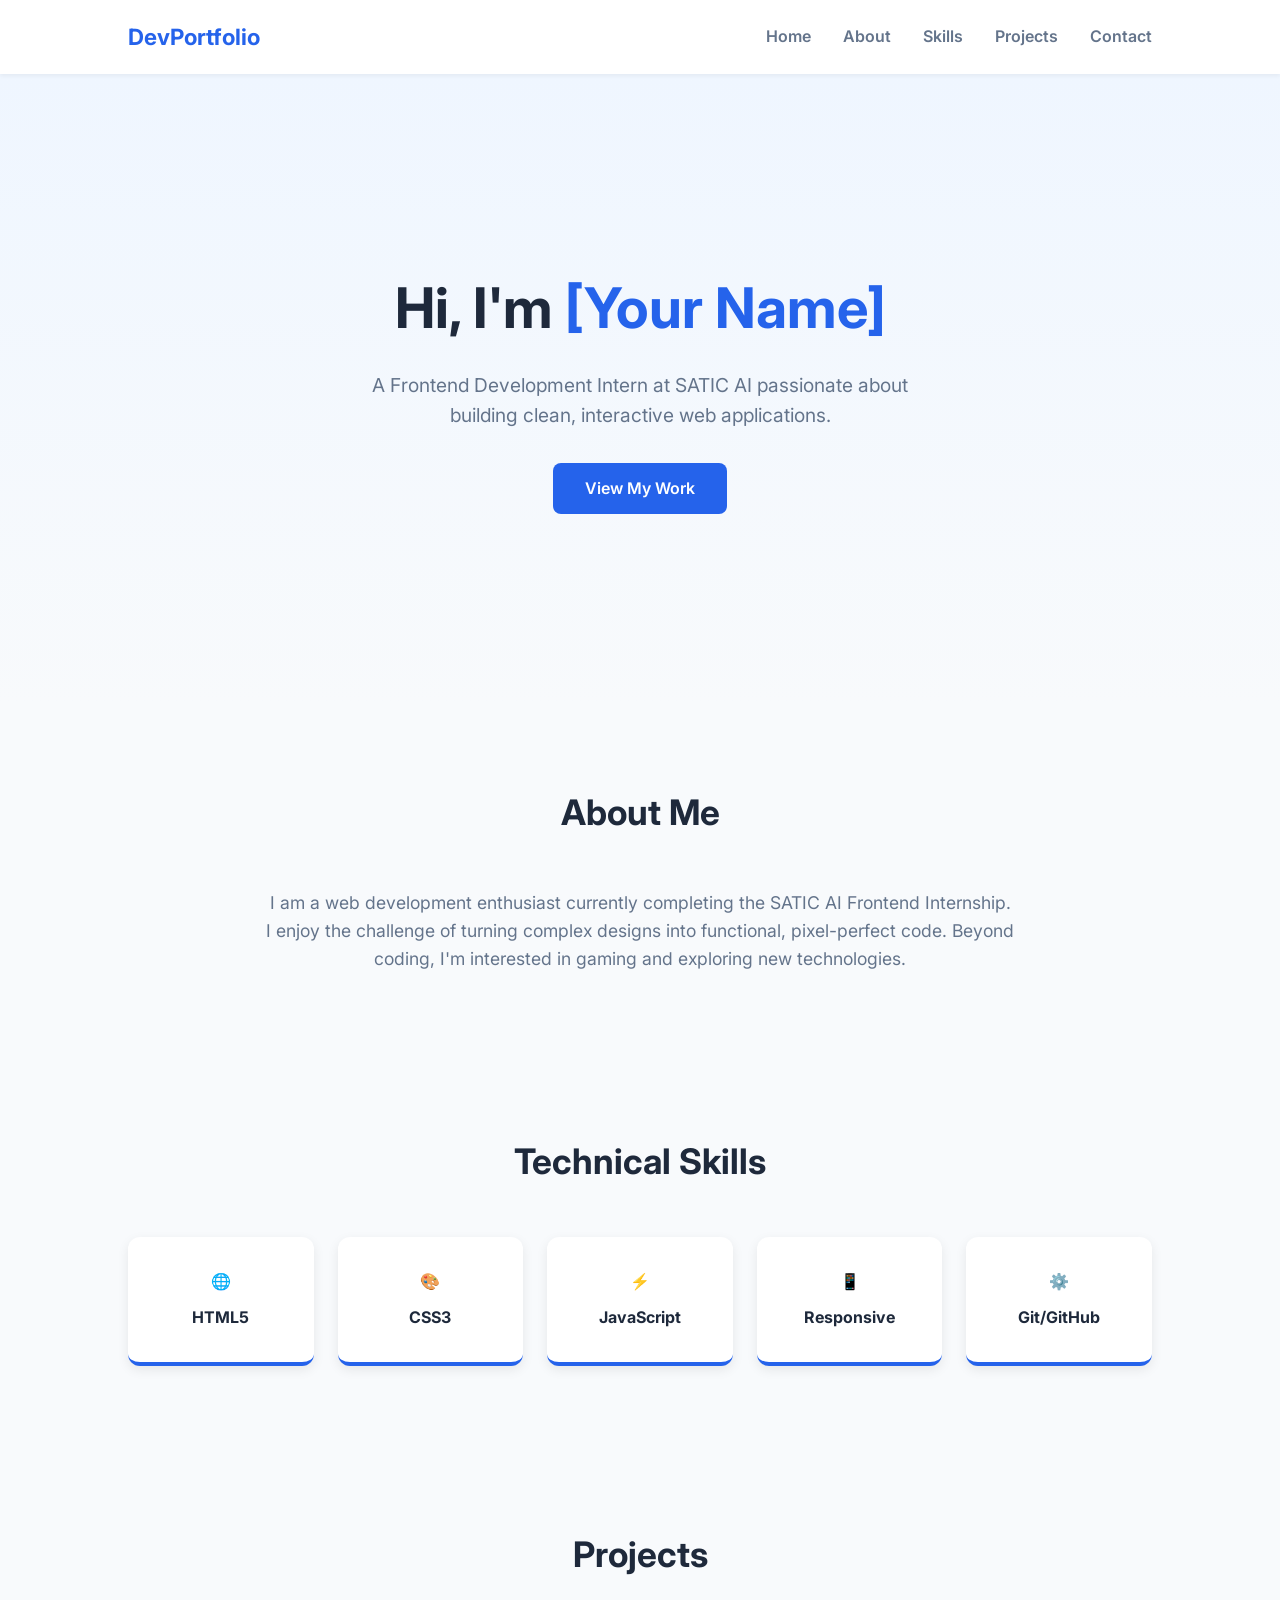
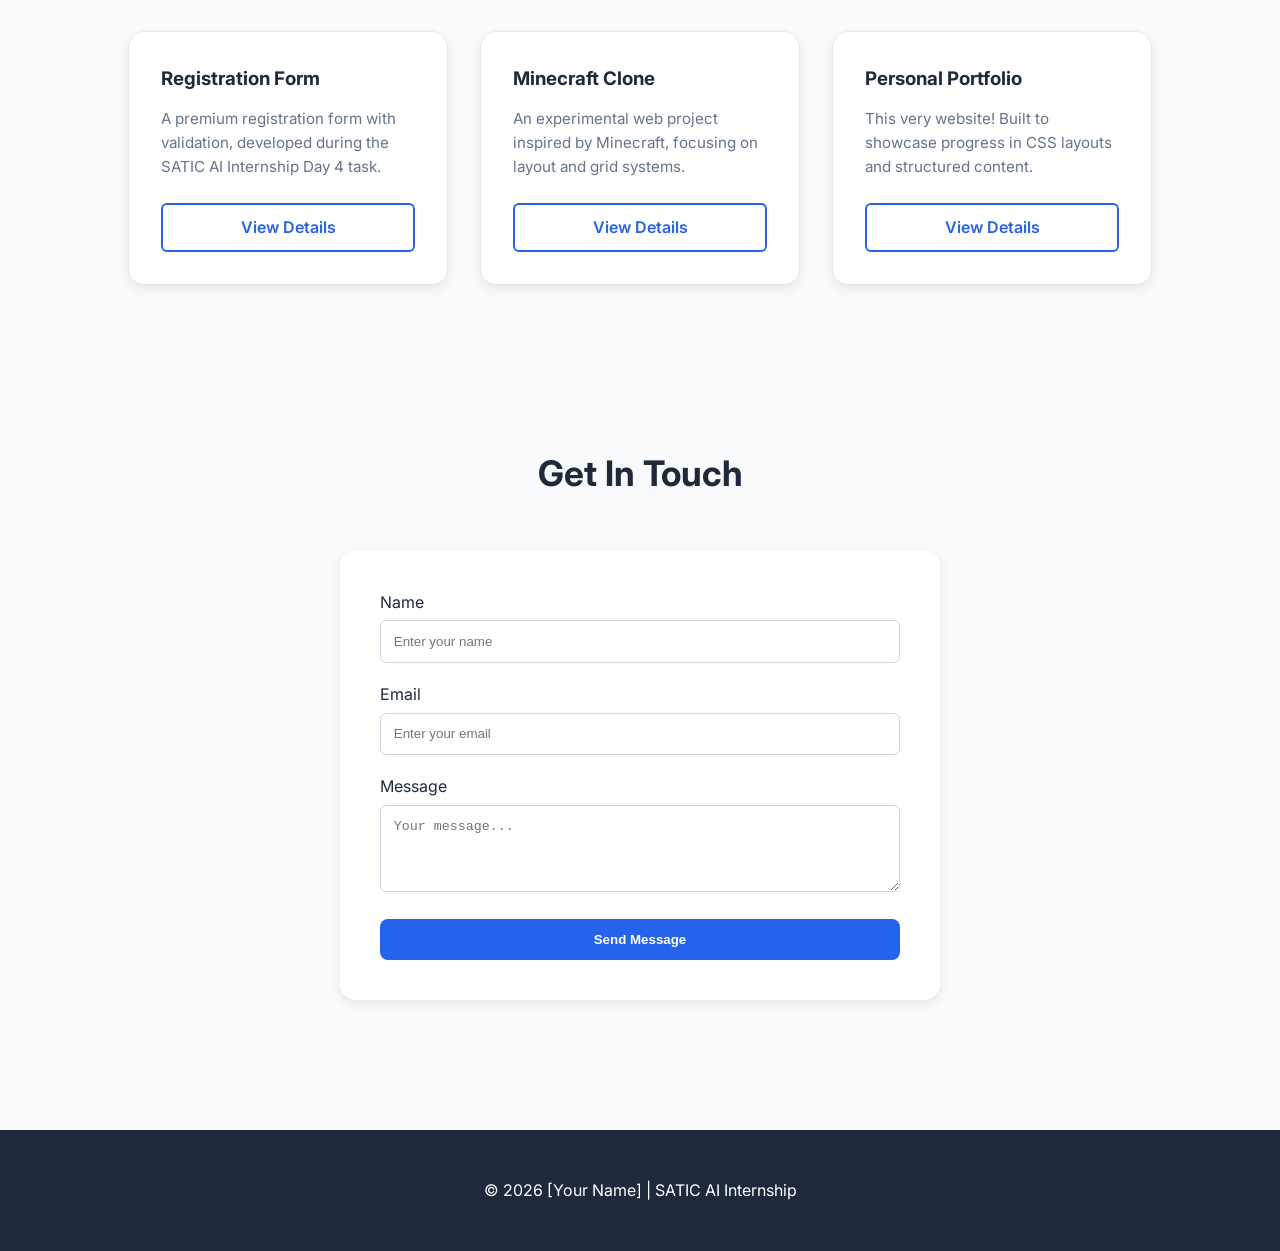
==== index.html @ 92fc83d2 "Refactor index.html for improved layout and content Updated the title and various styles in the HTML" ====
<!DOCTYPE html>
<html lang="en">
<head>
    <meta charset="UTF-8">
    <meta name="viewport" content="width=device-width, initial-scale=1.0">
    <title>Portfolio | SATIC AI Internship Day 8</title>
    <link href="https://fonts.googleapis.com/css2?family=Inter:wght@400;600;700&display=swap" rel="stylesheet">
    <style>
        /* --- CSS VARIABLES & RESET --- */
        :root {
            --primary: #2563eb;
            --dark: #1e293b;
            --secondary: #64748b;
            --light-bg: #f8fafc;
            --white: #ffffff;
            --shadow: 0 4px 12px rgba(0, 0, 0, 0.08);
        }

        * {
            margin: 0;
            padding: 0;
            box-sizing: border-box;
        }

        body {
            font-family: 'Inter', sans-serif;
            background-color: var(--light-bg);
            color: var(--dark);
            line-height: 1.6;
        }

        /* --- NAVIGATION --- */
        nav {
            display: flex;
            justify-content: space-between;
            align-items: center;
            padding: 1.2rem 10%;
            background: var(--white);
            box-shadow: 0 2px 4px rgba(0,0,0,0.05);
            position: sticky;
            top: 0;
            z-index: 1000;
        }

        .logo {
            font-size: 1.4rem;
            font-weight: 700;
            color: var(--primary);
        }

        nav ul {
            display: flex;
            list-style: none;
            gap: 2rem;
        }

        nav a {
            text-decoration: none;
            color: var(--secondary);
            font-weight: 600;
            transition: color 0.3s;
        }

        nav a:hover {
            color: var(--primary);
        }

        /* --- HERO SECTION --- */
        #hero {
            height: 70vh;
            display: flex;
            flex-direction: column;
            justify-content: center;
            align-items: center;
            text-align: center;
            padding: 0 10%;
            background: linear-gradient(to bottom, #eff6ff, var(--light-bg));
        }

        #hero h1 {
            font-size: 3.5rem;
            margin-bottom: 1rem;
        }

        #hero span {
            color: var(--primary);
        }

        #hero p {
            font-size: 1.2rem;
            color: var(--secondary);
            max-width: 600px;
            margin-bottom: 2rem;
        }

        .btn {
            padding: 0.8rem 2rem;
            background: var(--primary);
            color: var(--white);
            text-decoration: none;
            border-radius: 8px;
            font-weight: 600;
            transition: transform 0.2s, box-shadow 0.2s;
        }

        .btn:hover {
            transform: translateY(-2px);
            box-shadow: 0 4px 12px rgba(37, 99, 235, 0.3);
        }

        /* --- SECTIONS --- */
        section {
            padding: 80px 10%;
        }

        h2 {
            font-size: 2.2rem;
            margin-bottom: 3rem;
            text-align: center;
        }

        /* --- ABOUT SECTION --- */
        #about p {
            max-width: 750px;
            margin: 0 auto;
            text-align: center;
            color: var(--secondary);
            font-size: 1.1rem;
        }

        /* --- SKILLS SECTION (BOX STYLE) --- */
        .skills-grid {
            display: grid;
            grid-template-columns: repeat(auto-fit, minmax(140px, 1fr));
            gap: 1.5rem;
        }

        .skill-box {
            background: var(--white);
            padding: 2rem 1rem;
            border-radius: 12px;
            text-align: center;
            box-shadow: var(--shadow);
            border-bottom: 4px solid var(--primary);
            transition: transform 0.3s;
        }

        .skill-box:hover {
            transform: translateY(-5px);
        }

        .skill-box h3 {
            font-size: 1rem;
            margin-top: 10px;
        }

        /* --- PROJECTS SECTION (CARDS) --- */
        .projects-grid {
            display: grid;
            grid-template-columns: repeat(auto-fit, minmax(300px, 1fr));
            gap: 2rem;
        }

        .project-card {
            background: var(--white);
            border-radius: 16px;
            padding: 2rem;
            box-shadow: var(--shadow);
            border: 1px solid #e2e8f0;
            display: flex;
            flex-direction: column;
            justify-content: space-between;
        }

        .project-card h3 {
            margin-bottom: 0.8rem;
            color: var(--dark);
        }

        .project-card p {
            color: var(--secondary);
            margin-bottom: 1.5rem;
            font-size: 0.95rem;
        }

        .btn-outline {
            display: inline-block;
            padding: 0.6rem 1.2rem;
            border: 2px solid var(--primary);
            color: var(--primary);
            text-decoration: none;
            border-radius: 6px;
            font-weight: 600;
            text-align: center;
            transition: all 0.3s;
        }

        .btn-outline:hover {
            background: var(--primary);
            color: var(--white);
        }

        /* --- CONTACT SECTION --- */
        .contact-card {
            max-width: 600px;
            margin: 0 auto;
            background: var(--white);
            padding: 2.5rem;
            border-radius: 16px;
            box-shadow: var(--shadow);
        }

        .form-group {
            margin-bottom: 1.2rem;
        }

        input, textarea {
            width: 100%;
            padding: 0.8rem;
            border: 1px solid #cbd5e1;
            border-radius: 6px;
            margin-top: 5px;
        }

        /* --- FOOTER --- */
        footer {
            text-align: center;
            padding: 3rem;
            background: var(--dark);
            color: var(--white);
            margin-top: 50px;
        }

        /* --- RESPONSIVE --- */
        @media (max-width: 768px) {
            #hero h1 { font-size: 2.5rem; }
            nav ul { display: none; }
        }
    </style>
</head>
<body>

    <nav>
        <div class="logo">DevPortfolio</div>
        <ul>
            <li><a href="#hero">Home</a></li>
            <li><a href="#about">About</a></li>
            <li><a href="#skills">Skills</a></li>
            <li><a href="#projects">Projects</a></li>
            <li><a href="#contact">Contact</a></li>
        </ul>
    </nav>

    <header id="hero">
        <h1>Hi, I'm <span>[Your Name]</span></h1>
        <p>A Frontend Development Intern at SATIC AI passionate about building clean, interactive web applications.</p>
        <a href="#projects" class="btn">View My Work</a>
    </header>

    <section id="about">
        <h2>About Me</h2>
        <p>
            I am a web development enthusiast currently completing the SATIC AI Frontend Internship. 
            I enjoy the challenge of turning complex designs into functional, pixel-perfect code. 
            Beyond coding, I'm interested in gaming and exploring new technologies.
        </p>
    </section>

    <section id="skills">
        <h2>Technical Skills</h2>
        <div class="skills-grid">
            <div class="skill-box">
                <span>🌐</span>
                <h3>HTML5</h3>
            </div>
            <div class="skill-box">
                <span>🎨</span>
                <h3>CSS3</h3>
            </div>
            <div class="skill-box">
                <span>⚡</span>
                <h3>JavaScript</h3>
            </div>
            <div class="skill-box">
                <span>📱</span>
                <h3>Responsive</h3>
            </div>
            <div class="skill-box">
                <span>⚙️</span>
                <h3>Git/GitHub</h3>
            </div>
        </div>
    </section>

    <section id="projects">
        <h2>Projects</h2>
        <div class="projects-grid">
            <div class="project-card">
                <div>
                    <h3>Registration Form</h3>
                    <p>A premium registration form with validation, developed during the SATIC AI Internship Day 4 task.</p>
                </div>
                <a href="#" class="btn-outline">View Details</a>
            </div>

            <div class="project-card">
                <div>
                    <h3>Minecraft Clone</h3>
                    <p>An experimental web project inspired by Minecraft, focusing on layout and grid systems.</p>
                </div>
                <a href="#" class="btn-outline">View Details</a>
            </div>

            <div class="project-card">
                <div>
                    <h3>Personal Portfolio</h3>
                    <p>This very website! Built to showcase progress in CSS layouts and structured content.</p>
                </div>
                <a href="#" class="btn-outline">View Details</a>
            </div>
        </div>
    </section>

    <section id="contact">
        <h2>Get In Touch</h2>
        <div class="contact-card">
            <form>
                <div class="form-group">
                    <label>Name</label>
                    <input type="text" placeholder="Enter your name">
                </div>
                <div class="form-group">
                    <label>Email</label>
                    <input type="email" placeholder="Enter your email">
                </div>
                <div class="form-group">
                    <label>Message</label>
                    <textarea rows="4" placeholder="Your message..."></textarea>
                </div>
                <button type="submit" class="btn" style="width: 100%; border: none; cursor: pointer;">Send Message</button>
            </form>
        </div>
    </section>

    <footer>
        <p>&copy; 2026 [Your Name] | SATIC AI Internship</p>
    </footer>

</body>
                </html>
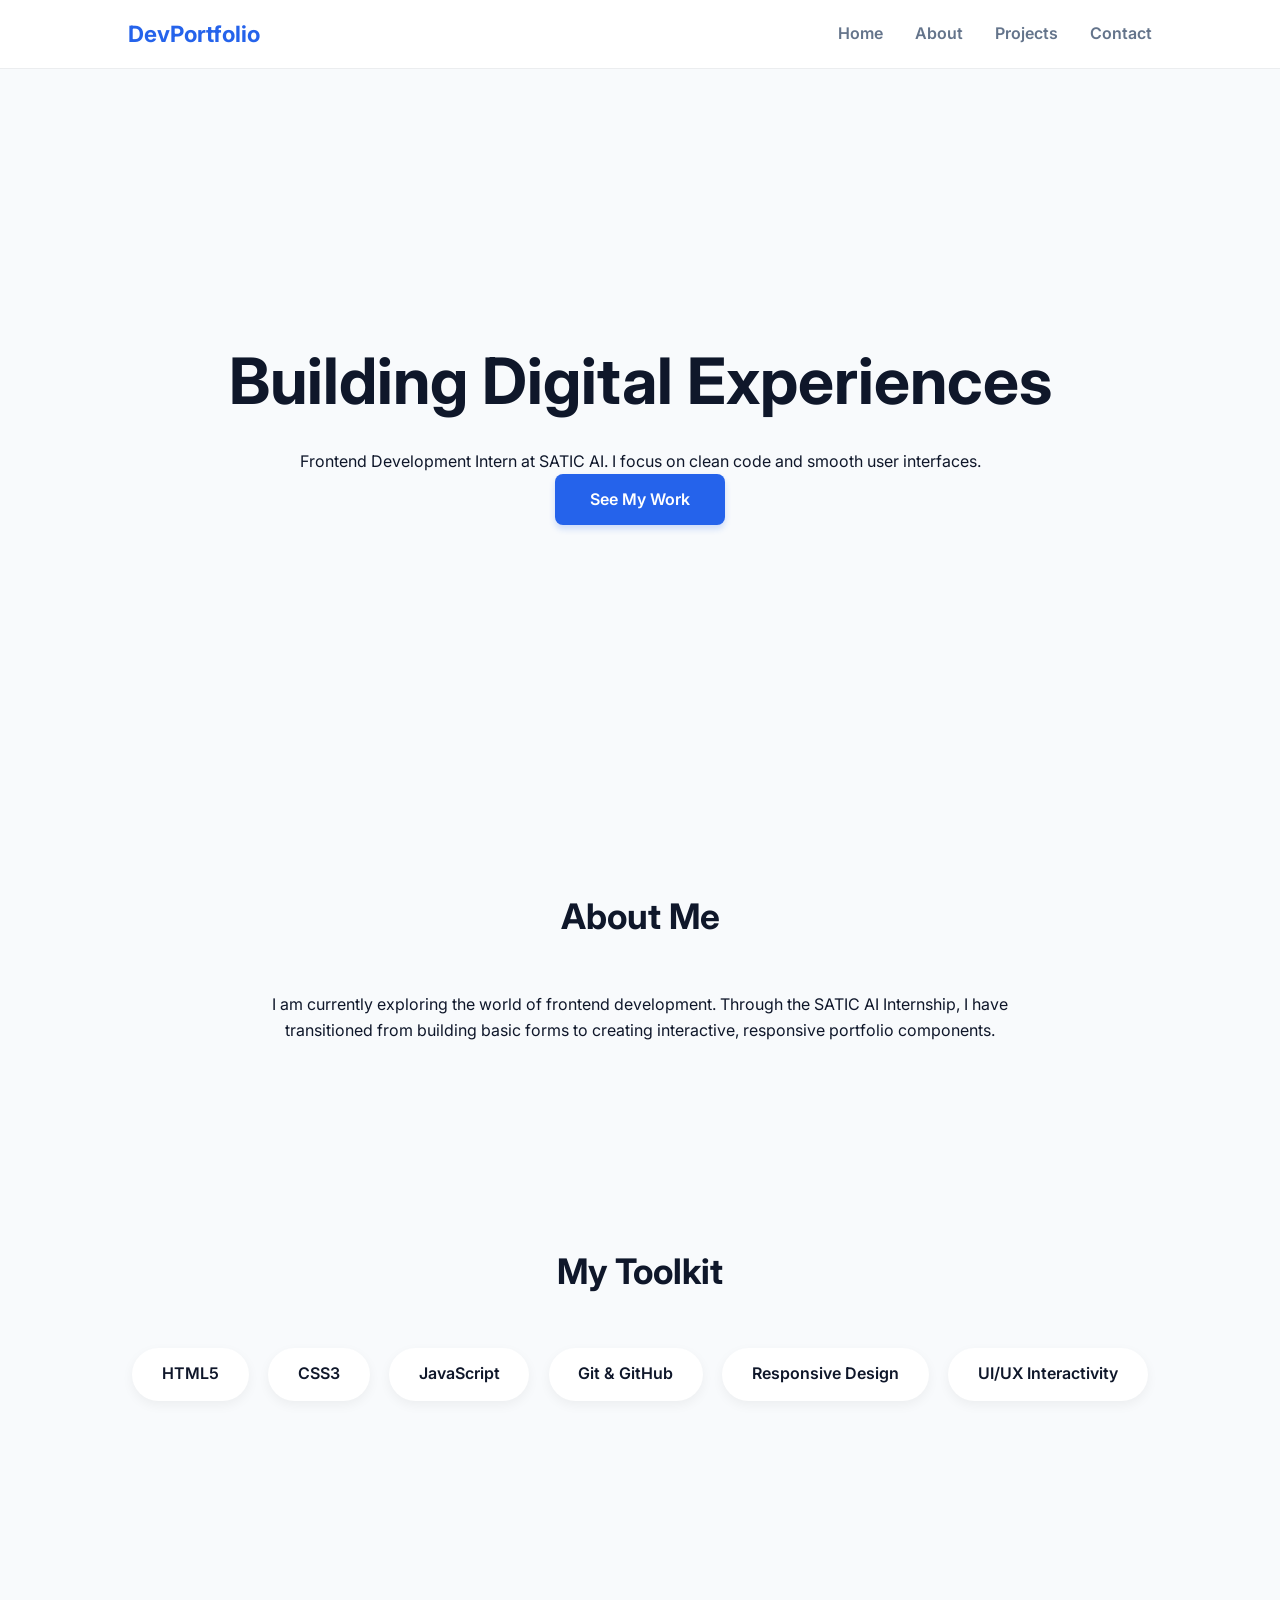
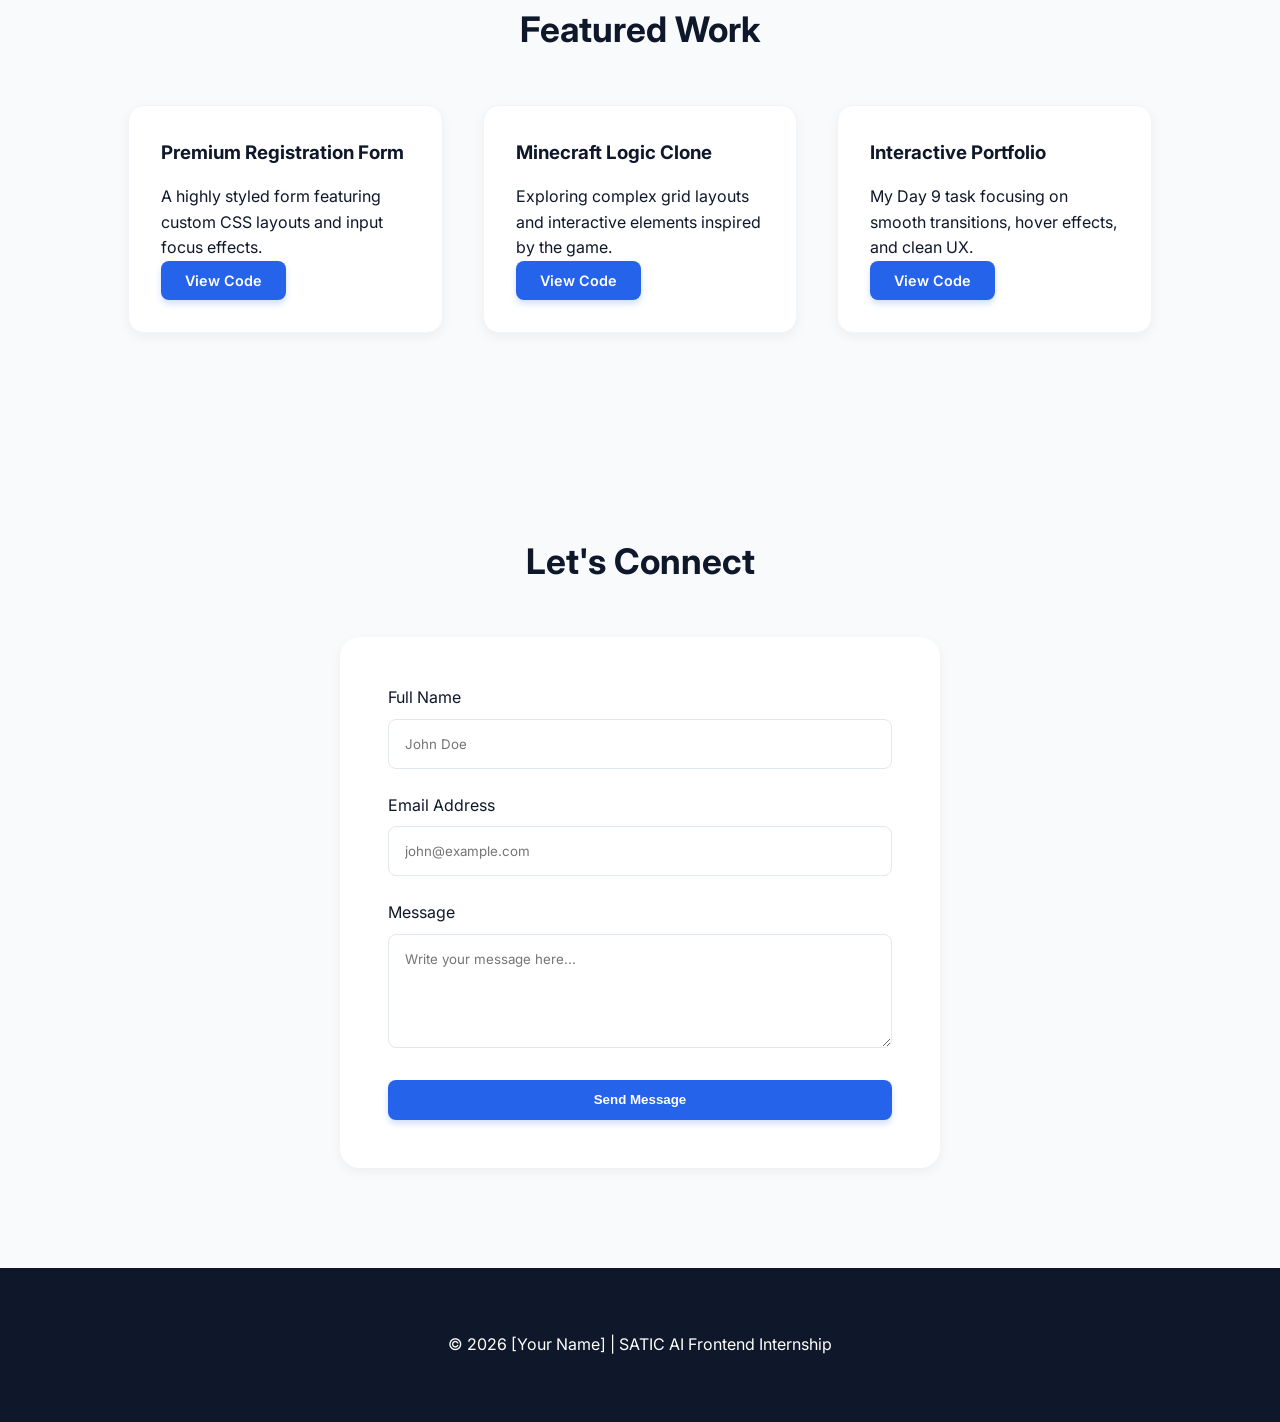
==== commit 56f241f1: "Update portfolio for SATIC AI Day 9" ====
--- a/index.html
+++ b/index.html
@@ -3,17 +3,24 @@
 <head>
     <meta charset="UTF-8">
     <meta name="viewport" content="width=device-width, initial-scale=1.0">
-    <title>Portfolio | SATIC AI Internship Day 8</title>
+    <title>Interactive Portfolio | SATIC AI Day 9</title>
     <link href="https://fonts.googleapis.com/css2?family=Inter:wght@400;600;700&display=swap" rel="stylesheet">
     <style>
-        /* --- CSS VARIABLES & RESET --- */
+        /* --- 1. CORE VARIABLES & SMOOTH SCROLL --- */
         :root {
             --primary: #2563eb;
-            --dark: #1e293b;
+            --primary-hover: #1d4ed8;
+            --dark: #0f172a;
             --secondary: #64748b;
             --light-bg: #f8fafc;
             --white: #ffffff;
-            --shadow: 0 4px 12px rgba(0, 0, 0, 0.08);
+            --transition: all 0.3s cubic-bezier(0.4, 0, 0.2, 1); /* Standard smooth transition */
+            --shadow: 0 4px 12px rgba(0, 0, 0, 0.05);
+            --shadow-hover: 0 10px 20px rgba(0, 0, 0, 0.1);
+        }
+
+        html {
+            scroll-behavior: smooth; /* Requirement 2: Smooth Scroll */
         }
 
         * {
@@ -29,23 +36,25 @@
             line-height: 1.6;
         }
 
-        /* --- NAVIGATION --- */
+        /* --- 2. NAVBAR & LINKS --- */
         nav {
             display: flex;
             justify-content: space-between;
             align-items: center;
-            padding: 1.2rem 10%;
-            background: var(--white);
-            box-shadow: 0 2px 4px rgba(0,0,0,0.05);
+            padding: 1rem 10%;
+            background: rgba(255, 255, 255, 0.9);
+            backdrop-filter: blur(10px);
             position: sticky;
             top: 0;
             z-index: 1000;
+            box-shadow: 0 1px 0 rgba(0,0,0,0.05);
         }
 
         .logo {
             font-size: 1.4rem;
             font-weight: 700;
             color: var(--primary);
+            cursor: pointer;
         }
 
         nav ul {
@@ -54,111 +63,89 @@
             gap: 2rem;
         }
 
+        /* Requirement 1 & 4: Navbar Hover & Transitions */
         nav a {
             text-decoration: none;
             color: var(--secondary);
             font-weight: 600;
-            transition: color 0.3s;
+            transition: var(--transition);
+            position: relative;
         }
 
         nav a:hover {
             color: var(--primary);
         }
 
-        /* --- HERO SECTION --- */
+        nav a::after {
+            content: '';
+            position: absolute;
+            width: 0;
+            height: 2px;
+            bottom: -5px;
+            left: 0;
+            background-color: var(--primary);
+            transition: var(--transition);
+        }
+
+        nav a:hover::after {
+            width: 100%;
+        }
+
+        /* --- 3. BUTTONS (Requirement 3: Better Feel) --- */
+        .btn {
+            display: inline-block;
+            padding: 0.8rem 2.2rem;
+            background: var(--primary);
+            color: var(--white);
+            text-decoration: none;
+            border-radius: 8px;
+            font-weight: 600;
+            cursor: pointer;
+            border: none;
+            transition: var(--transition);
+            box-shadow: 0 4px 6px rgba(37, 99, 235, 0.2);
+        }
+
+        .btn:hover {
+            background: var(--primary-hover);
+            transform: translateY(-2px); /* Physical feedback */
+            box-shadow: 0 6px 15px rgba(37, 99, 235, 0.4);
+        }
+
+        .btn:active {
+            transform: translateY(0); /* Click feedback */
+        }
+
+        /* --- 4. HERO SECTION --- */
         #hero {
-            height: 70vh;
+            height: 80vh;
             display: flex;
             flex-direction: column;
             justify-content: center;
             align-items: center;
             text-align: center;
             padding: 0 10%;
-            background: linear-gradient(to bottom, #eff6ff, var(--light-bg));
         }
 
         #hero h1 {
-            font-size: 3.5rem;
+            font-size: clamp(2.5rem, 6vw, 4rem);
             margin-bottom: 1rem;
-        }
-
-        #hero span {
-            color: var(--primary);
-        }
-
-        #hero p {
-            font-size: 1.2rem;
-            color: var(--secondary);
-            max-width: 600px;
-            margin-bottom: 2rem;
-        }
-
-        .btn {
-            padding: 0.8rem 2rem;
-            background: var(--primary);
-            color: var(--white);
-            text-decoration: none;
-            border-radius: 8px;
-            font-weight: 600;
-            transition: transform 0.2s, box-shadow 0.2s;
-        }
-
-        .btn:hover {
-            transform: translateY(-2px);
-            box-shadow: 0 4px 12px rgba(37, 99, 235, 0.3);
-        }
-
-        /* --- SECTIONS --- */
-        section {
-            padding: 80px 10%;
-        }
-
-        h2 {
-            font-size: 2.2rem;
-            margin-bottom: 3rem;
-            text-align: center;
-        }
-
-        /* --- ABOUT SECTION --- */
-        #about p {
-            max-width: 750px;
-            margin: 0 auto;
-            text-align: center;
-            color: var(--secondary);
-            font-size: 1.1rem;
-        }
-
-        /* --- SKILLS SECTION (BOX STYLE) --- */
-        .skills-grid {
-            display: grid;
-            grid-template-columns: repeat(auto-fit, minmax(140px, 1fr));
-            gap: 1.5rem;
-        }
-
-        .skill-box {
-            background: var(--white);
-            padding: 2rem 1rem;
-            border-radius: 12px;
-            text-align: center;
-            box-shadow: var(--shadow);
-            border-bottom: 4px solid var(--primary);
-            transition: transform 0.3s;
-        }
-
-        .skill-box:hover {
-            transform: translateY(-5px);
-        }
-
-        .skill-box h3 {
-            font-size: 1rem;
-            margin-top: 10px;
-        }
-
-        /* --- PROJECTS SECTION (CARDS) --- */
+            animation: fadeIn 1s ease-out;
+        }
+
+        @keyframes fadeIn {
+            from { opacity: 0; transform: translateY(10px); }
+            to { opacity: 1; transform: translateY(0); }
+        }
+
+        /* --- 5. PROJECT CARDS (Requirement 1: Hover Effects) --- */
+        section { padding: 100px 10%; }
+        h2 { text-align: center; margin-bottom: 3rem; font-size: 2.2rem; }
+
         .projects-grid {
             display: grid;
             grid-template-columns: repeat(auto-fit, minmax(300px, 1fr));
-            gap: 2rem;
+            gap: 2.5rem;
         }
 
         .project-card {
@@ -166,75 +153,89 @@
             border-radius: 16px;
             padding: 2rem;
             box-shadow: var(--shadow);
-            border: 1px solid #e2e8f0;
+            border: 1px solid #f1f5f9;
+            transition: var(--transition); /* Requirement 4: Smooth Transition */
+            cursor: default;
+        }
+
+        .project-card:hover {
+            transform: translateY(-10px); /* Requirement 1: Elevation effect */
+            box-shadow: var(--shadow-hover);
+            border-color: var(--primary);
+        }
+
+        .project-card h3 {
+            margin-bottom: 1rem;
+            transition: var(--transition);
+        }
+
+        .project-card:hover h3 {
+            color: var(--primary);
+        }
+
+        /* --- 6. SKILLS TAGS --- */
+        .skills-grid {
             display: flex;
-            flex-direction: column;
-            justify-content: space-between;
-        }
-
-        .project-card h3 {
-            margin-bottom: 0.8rem;
-            color: var(--dark);
-        }
-
-        .project-card p {
-            color: var(--secondary);
-            margin-bottom: 1.5rem;
-            font-size: 0.95rem;
-        }
-
-        .btn-outline {
-            display: inline-block;
-            padding: 0.6rem 1.2rem;
-            border: 2px solid var(--primary);
+            flex-wrap: wrap;
+            justify-content: center;
+            gap: 1.2rem;
+        }
+
+        .skill-tag {
+            background: var(--white);
+            padding: 0.8rem 1.8rem;
+            border-radius: 50px;
+            font-weight: 600;
+            box-shadow: var(--shadow);
+            transition: var(--transition);
+            border: 1px solid transparent;
+        }
+
+        .skill-tag:hover {
+            background: #eff6ff;
+            border-color: var(--primary);
             color: var(--primary);
-            text-decoration: none;
-            border-radius: 6px;
-            font-weight: 600;
-            text-align: center;
-            transition: all 0.3s;
-        }
-
-        .btn-outline:hover {
-            background: var(--primary);
-            color: var(--white);
-        }
-
-        /* --- CONTACT SECTION --- */
-        .contact-card {
+            transform: scale(1.05);
+        }
+
+        /* --- 7. CONTACT FORM --- */
+        .contact-container {
             max-width: 600px;
             margin: 0 auto;
             background: var(--white);
-            padding: 2.5rem;
-            border-radius: 16px;
+            padding: 3rem;
+            border-radius: 20px;
             box-shadow: var(--shadow);
-        }
-
-        .form-group {
-            margin-bottom: 1.2rem;
         }
 
         input, textarea {
             width: 100%;
-            padding: 0.8rem;
-            border: 1px solid #cbd5e1;
-            border-radius: 6px;
-            margin-top: 5px;
-        }
-
-        /* --- FOOTER --- */
+            padding: 1rem;
+            margin-top: 0.5rem;
+            margin-bottom: 1.5rem;
+            border: 1px solid #e2e8f0;
+            border-radius: 8px;
+            transition: var(--transition);
+            font-family: inherit;
+        }
+
+        input:focus, textarea:focus {
+            outline: none;
+            border-color: var(--primary);
+            box-shadow: 0 0 0 3px rgba(37, 99, 235, 0.1);
+        }
+
         footer {
             text-align: center;
-            padding: 3rem;
+            padding: 4rem;
             background: var(--dark);
             color: var(--white);
-            margin-top: 50px;
-        }
-
-        /* --- RESPONSIVE --- */
+        }
+
+        /* Responsive Mobile Fixes */
         @media (max-width: 768px) {
-            #hero h1 { font-size: 2.5rem; }
             nav ul { display: none; }
+            section { padding: 60px 5%; }
         }
     </style>
 </head>
@@ -245,107 +246,75 @@
         <ul>
             <li><a href="#hero">Home</a></li>
             <li><a href="#about">About</a></li>
-            <li><a href="#skills">Skills</a></li>
             <li><a href="#projects">Projects</a></li>
             <li><a href="#contact">Contact</a></li>
         </ul>
     </nav>
 
     <header id="hero">
-        <h1>Hi, I'm <span>[Your Name]</span></h1>
-        <p>A Frontend Development Intern at SATIC AI passionate about building clean, interactive web applications.</p>
-        <a href="#projects" class="btn">View My Work</a>
+        <h1>Building <span>Digital</span> Experiences</h1>
+        <p>Frontend Development Intern at SATIC AI. I focus on clean code and smooth user interfaces.</p>
+        <a href="#projects" class="btn">See My Work</a>
     </header>
 
     <section id="about">
         <h2>About Me</h2>
-        <p>
-            I am a web development enthusiast currently completing the SATIC AI Frontend Internship. 
-            I enjoy the challenge of turning complex designs into functional, pixel-perfect code. 
-            Beyond coding, I'm interested in gaming and exploring new technologies.
-        </p>
+        <div style="max-width: 800px; margin: 0 auto; text-align: center;">
+            <p>I am currently exploring the world of frontend development. Through the SATIC AI Internship, I have transitioned from building basic forms to creating interactive, responsive portfolio components.</p>
+        </div>
     </section>
 
     <section id="skills">
-        <h2>Technical Skills</h2>
+        <h2>My Toolkit</h2>
         <div class="skills-grid">
-            <div class="skill-box">
-                <span>🌐</span>
-                <h3>HTML5</h3>
+            <div class="skill-tag">HTML5</div>
+            <div class="skill-tag">CSS3</div>
+            <div class="skill-tag">JavaScript</div>
+            <div class="skill-tag">Git & GitHub</div>
+            <div class="skill-tag">Responsive Design</div>
+            <div class="skill-tag">UI/UX Interactivity</div>
+        </div>
+    </section>
+
+    <section id="projects">
+        <h2>Featured Work</h2>
+        <div class="projects-grid">
+            <div class="project-card">
+                <h3>Premium Registration Form</h3>
+                <p>A highly styled form featuring custom CSS layouts and input focus effects.</p>
+                <a href="#" class="btn" style="padding: 0.5rem 1.5rem; font-size: 0.9rem;">View Code</a>
             </div>
-            <div class="skill-box">
-                <span>🎨</span>
-                <h3>CSS3</h3>
+            <div class="project-card">
+                <h3>Minecraft Logic Clone</h3>
+                <p>Exploring complex grid layouts and interactive elements inspired by the game.</p>
+                <a href="#" class="btn" style="padding: 0.5rem 1.5rem; font-size: 0.9rem;">View Code</a>
             </div>
-            <div class="skill-box">
-                <span>⚡</span>
-                <h3>JavaScript</h3>
-            </div>
-            <div class="skill-box">
-                <span>📱</span>
-                <h3>Responsive</h3>
-            </div>
-            <div class="skill-box">
-                <span>⚙️</span>
-                <h3>Git/GitHub</h3>
+            <div class="project-card">
+                <h3>Interactive Portfolio</h3>
+                <p>My Day 9 task focusing on smooth transitions, hover effects, and clean UX.</p>
+                <a href="#" class="btn" style="padding: 0.5rem 1.5rem; font-size: 0.9rem;">View Code</a>
             </div>
         </div>
     </section>
 
-    <section id="projects">
-        <h2>Projects</h2>
-        <div class="projects-grid">
-            <div class="project-card">
-                <div>
-                    <h3>Registration Form</h3>
-                    <p>A premium registration form with validation, developed during the SATIC AI Internship Day 4 task.</p>
-                </div>
-                <a href="#" class="btn-outline">View Details</a>
-            </div>
-
-            <div class="project-card">
-                <div>
-                    <h3>Minecraft Clone</h3>
-                    <p>An experimental web project inspired by Minecraft, focusing on layout and grid systems.</p>
-                </div>
-                <a href="#" class="btn-outline">View Details</a>
-            </div>
-
-            <div class="project-card">
-                <div>
-                    <h3>Personal Portfolio</h3>
-                    <p>This very website! Built to showcase progress in CSS layouts and structured content.</p>
-                </div>
-                <a href="#" class="btn-outline">View Details</a>
-            </div>
-        </div>
-    </section>
-
     <section id="contact">
-        <h2>Get In Touch</h2>
-        <div class="contact-card">
+        <h2>Let's Connect</h2>
+        <div class="contact-container">
             <form>
-                <div class="form-group">
-                    <label>Name</label>
-                    <input type="text" placeholder="Enter your name">
-                </div>
-                <div class="form-group">
-                    <label>Email</label>
-                    <input type="email" placeholder="Enter your email">
-                </div>
-                <div class="form-group">
-                    <label>Message</label>
-                    <textarea rows="4" placeholder="Your message..."></textarea>
-                </div>
-                <button type="submit" class="btn" style="width: 100%; border: none; cursor: pointer;">Send Message</button>
+                <label>Full Name</label>
+                <input type="text" placeholder="John Doe">
+                <label>Email Address</label>
+                <input type="email" placeholder="john@example.com">
+                <label>Message</label>
+                <textarea rows="5" placeholder="Write your message here..."></textarea>
+                <button type="submit" class="btn" style="width: 100%;">Send Message</button>
             </form>
         </div>
     </section>
 
     <footer>
-        <p>&copy; 2026 [Your Name] | SATIC AI Internship</p>
+        <p>&copy; 2026 [Your Name] | SATIC AI Frontend Internship</p>
     </footer>
 
 </body>
-                </html>
-    
+</html>
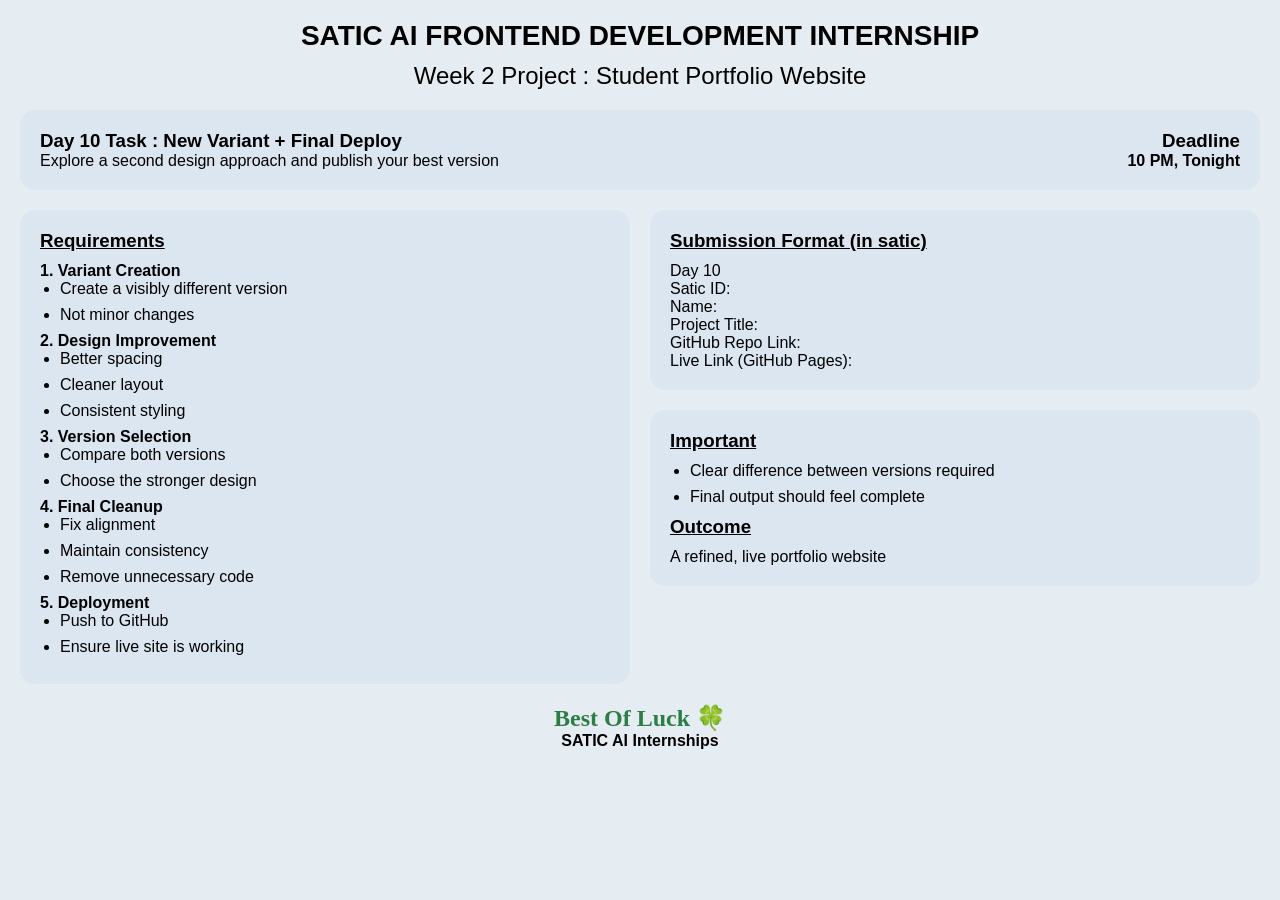
==== commit d6eefcba: "Refactor index.html for new project layout" ====
--- a/index.html
+++ b/index.html
@@ -1,320 +1,197 @@
 <!DOCTYPE html>
 <html lang="en">
 <head>
-    <meta charset="UTF-8">
-    <meta name="viewport" content="width=device-width, initial-scale=1.0">
-    <title>Interactive Portfolio | SATIC AI Day 9</title>
-    <link href="https://fonts.googleapis.com/css2?family=Inter:wght@400;600;700&display=swap" rel="stylesheet">
-    <style>
-        /* --- 1. CORE VARIABLES & SMOOTH SCROLL --- */
-        :root {
-            --primary: #2563eb;
-            --primary-hover: #1d4ed8;
-            --dark: #0f172a;
-            --secondary: #64748b;
-            --light-bg: #f8fafc;
-            --white: #ffffff;
-            --transition: all 0.3s cubic-bezier(0.4, 0, 0.2, 1); /* Standard smooth transition */
-            --shadow: 0 4px 12px rgba(0, 0, 0, 0.05);
-            --shadow-hover: 0 10px 20px rgba(0, 0, 0, 0.1);
-        }
+<meta charset="UTF-8">
+<meta name="viewport" content="width=device-width, initial-scale=1.0">
+<title>SATIC Internship Task</title>
 
-        html {
-            scroll-behavior: smooth; /* Requirement 2: Smooth Scroll */
-        }
+<style>
+*{
+    margin:0;
+    padding:0;
+    box-sizing:border-box;
+    font-family: 'Poppins', sans-serif;
+}
 
-        * {
-            margin: 0;
-            padding: 0;
-            box-sizing: border-box;
-        }
+body{
+    background:#e6edf2;
+    padding:20px;
+}
 
-        body {
-            font-family: 'Inter', sans-serif;
-            background-color: var(--light-bg);
-            color: var(--dark);
-            line-height: 1.6;
-        }
+/* HEADER */
+.header{
+    text-align:center;
+    margin-bottom:20px;
+}
 
-        /* --- 2. NAVBAR & LINKS --- */
-        nav {
-            display: flex;
-            justify-content: space-between;
-            align-items: center;
-            padding: 1rem 10%;
-            background: rgba(255, 255, 255, 0.9);
-            backdrop-filter: blur(10px);
-            position: sticky;
-            top: 0;
-            z-index: 1000;
-            box-shadow: 0 1px 0 rgba(0,0,0,0.05);
-        }
+.header h1{
+    font-size:28px;
+    font-weight:700;
+}
 
-        .logo {
-            font-size: 1.4rem;
-            font-weight: 700;
-            color: var(--primary);
-            cursor: pointer;
-        }
+.header h2{
+    margin-top:10px;
+    font-weight:500;
+}
 
-        nav ul {
-            display: flex;
-            list-style: none;
-            gap: 2rem;
-        }
+/* TOP CARD */
+.top-card{
+    background:#dce6f1;
+    border-radius:15px;
+    padding:20px;
+    display:flex;
+    justify-content:space-between;
+    align-items:center;
+    margin-bottom:20px;
+}
 
-        /* Requirement 1 & 4: Navbar Hover & Transitions */
-        nav a {
-            text-decoration: none;
-            color: var(--secondary);
-            font-weight: 600;
-            transition: var(--transition);
-            position: relative;
-        }
+.deadline{
+    text-align:right;
+    font-weight:600;
+}
 
-        nav a:hover {
-            color: var(--primary);
-        }
+/* MAIN GRID */
+.container{
+    display:grid;
+    grid-template-columns: 1fr 1fr;
+    gap:20px;
+}
 
-        nav a::after {
-            content: '';
-            position: absolute;
-            width: 0;
-            height: 2px;
-            bottom: -5px;
-            left: 0;
-            background-color: var(--primary);
-            transition: var(--transition);
-        }
+/* CARD STYLE */
+.card{
+    background:#dce6f1;
+    padding:20px;
+    border-radius:15px;
+}
 
-        nav a:hover::after {
-            width: 100%;
-        }
+.card h3{
+    margin-bottom:10px;
+    text-decoration: underline;
+}
 
-        /* --- 3. BUTTONS (Requirement 3: Better Feel) --- */
-        .btn {
-            display: inline-block;
-            padding: 0.8rem 2.2rem;
-            background: var(--primary);
-            color: var(--white);
-            text-decoration: none;
-            border-radius: 8px;
-            font-weight: 600;
-            cursor: pointer;
-            border: none;
-            transition: var(--transition);
-            box-shadow: 0 4px 6px rgba(37, 99, 235, 0.2);
-        }
+.card ul{
+    margin-left:20px;
+}
 
-        .btn:hover {
-            background: var(--primary-hover);
-            transform: translateY(-2px); /* Physical feedback */
-            box-shadow: 0 6px 15px rgba(37, 99, 235, 0.4);
-        }
+.card li{
+    margin-bottom:8px;
+}
 
-        .btn:active {
-            transform: translateY(0); /* Click feedback */
-        }
+/* RIGHT SIDE */
+.right .box{
+    margin-bottom:20px;
+}
 
-        /* --- 4. HERO SECTION --- */
-        #hero {
-            height: 80vh;
-            display: flex;
-            flex-direction: column;
-            justify-content: center;
-            align-items: center;
-            text-align: center;
-            padding: 0 10%;
-        }
+/* FOOTER TEXT */
+.footer{
+    text-align:center;
+    margin-top:20px;
+}
 
-        #hero h1 {
-            font-size: clamp(2.5rem, 6vw, 4rem);
-            margin-bottom: 1rem;
-            animation: fadeIn 1s ease-out;
-        }
+.footer h2{
+    color:#2d7d46;
+    font-family:cursive;
+}
 
-        @keyframes fadeIn {
-            from { opacity: 0; transform: translateY(10px); }
-            to { opacity: 1; transform: translateY(0); }
-        }
+/* RESPONSIVE */
+@media(max-width:768px){
+    .container{
+        grid-template-columns:1fr;
+    }
+}
+</style>
 
-        /* --- 5. PROJECT CARDS (Requirement 1: Hover Effects) --- */
-        section { padding: 100px 10%; }
-        h2 { text-align: center; margin-bottom: 3rem; font-size: 2.2rem; }
+</head>
 
-        .projects-grid {
-            display: grid;
-            grid-template-columns: repeat(auto-fit, minmax(300px, 1fr));
-            gap: 2.5rem;
-        }
-
-        .project-card {
-            background: var(--white);
-            border-radius: 16px;
-            padding: 2rem;
-            box-shadow: var(--shadow);
-            border: 1px solid #f1f5f9;
-            transition: var(--transition); /* Requirement 4: Smooth Transition */
-            cursor: default;
-        }
-
-        .project-card:hover {
-            transform: translateY(-10px); /* Requirement 1: Elevation effect */
-            box-shadow: var(--shadow-hover);
-            border-color: var(--primary);
-        }
-
-        .project-card h3 {
-            margin-bottom: 1rem;
-            transition: var(--transition);
-        }
-
-        .project-card:hover h3 {
-            color: var(--primary);
-        }
-
-        /* --- 6. SKILLS TAGS --- */
-        .skills-grid {
-            display: flex;
-            flex-wrap: wrap;
-            justify-content: center;
-            gap: 1.2rem;
-        }
-
-        .skill-tag {
-            background: var(--white);
-            padding: 0.8rem 1.8rem;
-            border-radius: 50px;
-            font-weight: 600;
-            box-shadow: var(--shadow);
-            transition: var(--transition);
-            border: 1px solid transparent;
-        }
-
-        .skill-tag:hover {
-            background: #eff6ff;
-            border-color: var(--primary);
-            color: var(--primary);
-            transform: scale(1.05);
-        }
-
-        /* --- 7. CONTACT FORM --- */
-        .contact-container {
-            max-width: 600px;
-            margin: 0 auto;
-            background: var(--white);
-            padding: 3rem;
-            border-radius: 20px;
-            box-shadow: var(--shadow);
-        }
-
-        input, textarea {
-            width: 100%;
-            padding: 1rem;
-            margin-top: 0.5rem;
-            margin-bottom: 1.5rem;
-            border: 1px solid #e2e8f0;
-            border-radius: 8px;
-            transition: var(--transition);
-            font-family: inherit;
-        }
-
-        input:focus, textarea:focus {
-            outline: none;
-            border-color: var(--primary);
-            box-shadow: 0 0 0 3px rgba(37, 99, 235, 0.1);
-        }
-
-        footer {
-            text-align: center;
-            padding: 4rem;
-            background: var(--dark);
-            color: var(--white);
-        }
-
-        /* Responsive Mobile Fixes */
-        @media (max-width: 768px) {
-            nav ul { display: none; }
-            section { padding: 60px 5%; }
-        }
-    </style>
-</head>
 <body>
 
-    <nav>
-        <div class="logo">DevPortfolio</div>
+<div class="header">
+    <h1>SATIC AI FRONTEND DEVELOPMENT INTERNSHIP</h1>
+    <h2>Week 2 Project : Student Portfolio Website</h2>
+</div>
+
+<div class="top-card">
+    <div>
+        <h3>Day 10 Task : New Variant + Final Deploy</h3>
+        <p>Explore a second design approach and publish your best version</p>
+    </div>
+    <div class="deadline">
+        <h3>Deadline</h3>
+        <p>10 PM, Tonight</p>
+    </div>
+</div>
+
+<div class="container">
+
+    <!-- LEFT SIDE -->
+    <div class="card">
+        <h3>Requirements</h3>
+
+        <p><b>1. Variant Creation</b></p>
         <ul>
-            <li><a href="#hero">Home</a></li>
-            <li><a href="#about">About</a></li>
-            <li><a href="#projects">Projects</a></li>
-            <li><a href="#contact">Contact</a></li>
+            <li>Create a visibly different version</li>
+            <li>Not minor changes</li>
         </ul>
-    </nav>
 
-    <header id="hero">
-        <h1>Building <span>Digital</span> Experiences</h1>
-        <p>Frontend Development Intern at SATIC AI. I focus on clean code and smooth user interfaces.</p>
-        <a href="#projects" class="btn">See My Work</a>
-    </header>
+        <p><b>2. Design Improvement</b></p>
+        <ul>
+            <li>Better spacing</li>
+            <li>Cleaner layout</li>
+            <li>Consistent styling</li>
+        </ul>
 
-    <section id="about">
-        <h2>About Me</h2>
-        <div style="max-width: 800px; margin: 0 auto; text-align: center;">
-            <p>I am currently exploring the world of frontend development. Through the SATIC AI Internship, I have transitioned from building basic forms to creating interactive, responsive portfolio components.</p>
+        <p><b>3. Version Selection</b></p>
+        <ul>
+            <li>Compare both versions</li>
+            <li>Choose the stronger design</li>
+        </ul>
+
+        <p><b>4. Final Cleanup</b></p>
+        <ul>
+            <li>Fix alignment</li>
+            <li>Maintain consistency</li>
+            <li>Remove unnecessary code</li>
+        </ul>
+
+        <p><b>5. Deployment</b></p>
+        <ul>
+            <li>Push to GitHub</li>
+            <li>Ensure live site is working</li>
+        </ul>
+    </div>
+
+    <!-- RIGHT SIDE -->
+    <div class="right">
+
+        <div class="card box">
+            <h3>Submission Format (in satic)</h3>
+            <p>Day 10</p>
+            <p>Satic ID:</p>
+            <p>Name:</p>
+            <p>Project Title:</p>
+            <p>GitHub Repo Link:</p>
+            <p>Live Link (GitHub Pages):</p>
         </div>
-    </section>
 
-    <section id="skills">
-        <h2>My Toolkit</h2>
-        <div class="skills-grid">
-            <div class="skill-tag">HTML5</div>
-            <div class="skill-tag">CSS3</div>
-            <div class="skill-tag">JavaScript</div>
-            <div class="skill-tag">Git & GitHub</div>
-            <div class="skill-tag">Responsive Design</div>
-            <div class="skill-tag">UI/UX Interactivity</div>
+        <div class="card box">
+            <h3>Important</h3>
+            <ul>
+                <li>Clear difference between versions required</li>
+                <li>Final output should feel complete</li>
+            </ul>
+
+            <h3 style="margin-top:10px;">Outcome</h3>
+            <p>A refined, live portfolio website</p>
         </div>
-    </section>
 
-    <section id="projects">
-        <h2>Featured Work</h2>
-        <div class="projects-grid">
-            <div class="project-card">
-                <h3>Premium Registration Form</h3>
-                <p>A highly styled form featuring custom CSS layouts and input focus effects.</p>
-                <a href="#" class="btn" style="padding: 0.5rem 1.5rem; font-size: 0.9rem;">View Code</a>
-            </div>
-            <div class="project-card">
-                <h3>Minecraft Logic Clone</h3>
-                <p>Exploring complex grid layouts and interactive elements inspired by the game.</p>
-                <a href="#" class="btn" style="padding: 0.5rem 1.5rem; font-size: 0.9rem;">View Code</a>
-            </div>
-            <div class="project-card">
-                <h3>Interactive Portfolio</h3>
-                <p>My Day 9 task focusing on smooth transitions, hover effects, and clean UX.</p>
-                <a href="#" class="btn" style="padding: 0.5rem 1.5rem; font-size: 0.9rem;">View Code</a>
-            </div>
-        </div>
-    </section>
+    </div>
 
-    <section id="contact">
-        <h2>Let's Connect</h2>
-        <div class="contact-container">
-            <form>
-                <label>Full Name</label>
-                <input type="text" placeholder="John Doe">
-                <label>Email Address</label>
-                <input type="email" placeholder="john@example.com">
-                <label>Message</label>
-                <textarea rows="5" placeholder="Write your message here..."></textarea>
-                <button type="submit" class="btn" style="width: 100%;">Send Message</button>
-            </form>
-        </div>
-    </section>
+</div>
 
-    <footer>
-        <p>&copy; 2026 [Your Name] | SATIC AI Frontend Internship</p>
-    </footer>
+<div class="footer">
+    <h2>Best Of Luck 🍀</h2>
+    <p><b>SATIC AI Internships</b></p>
+</div>
 
 </body>
 </html>
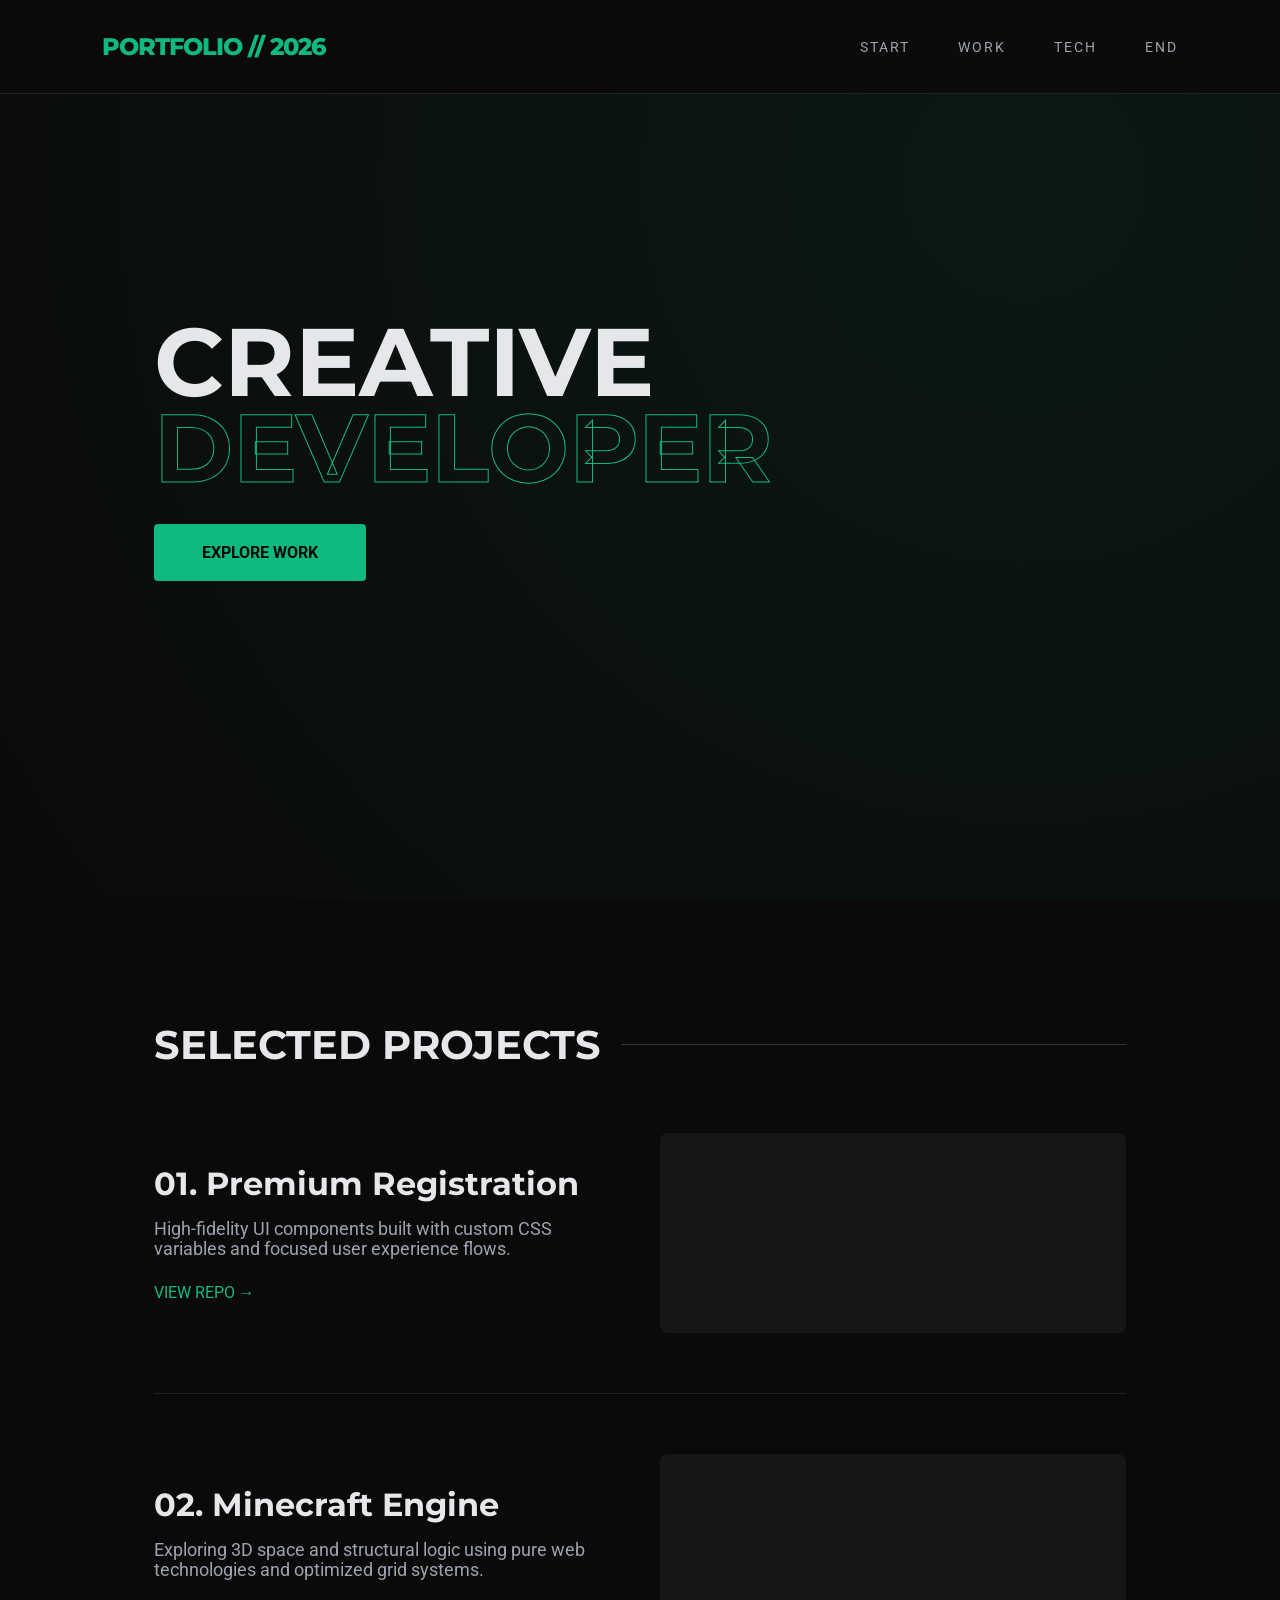
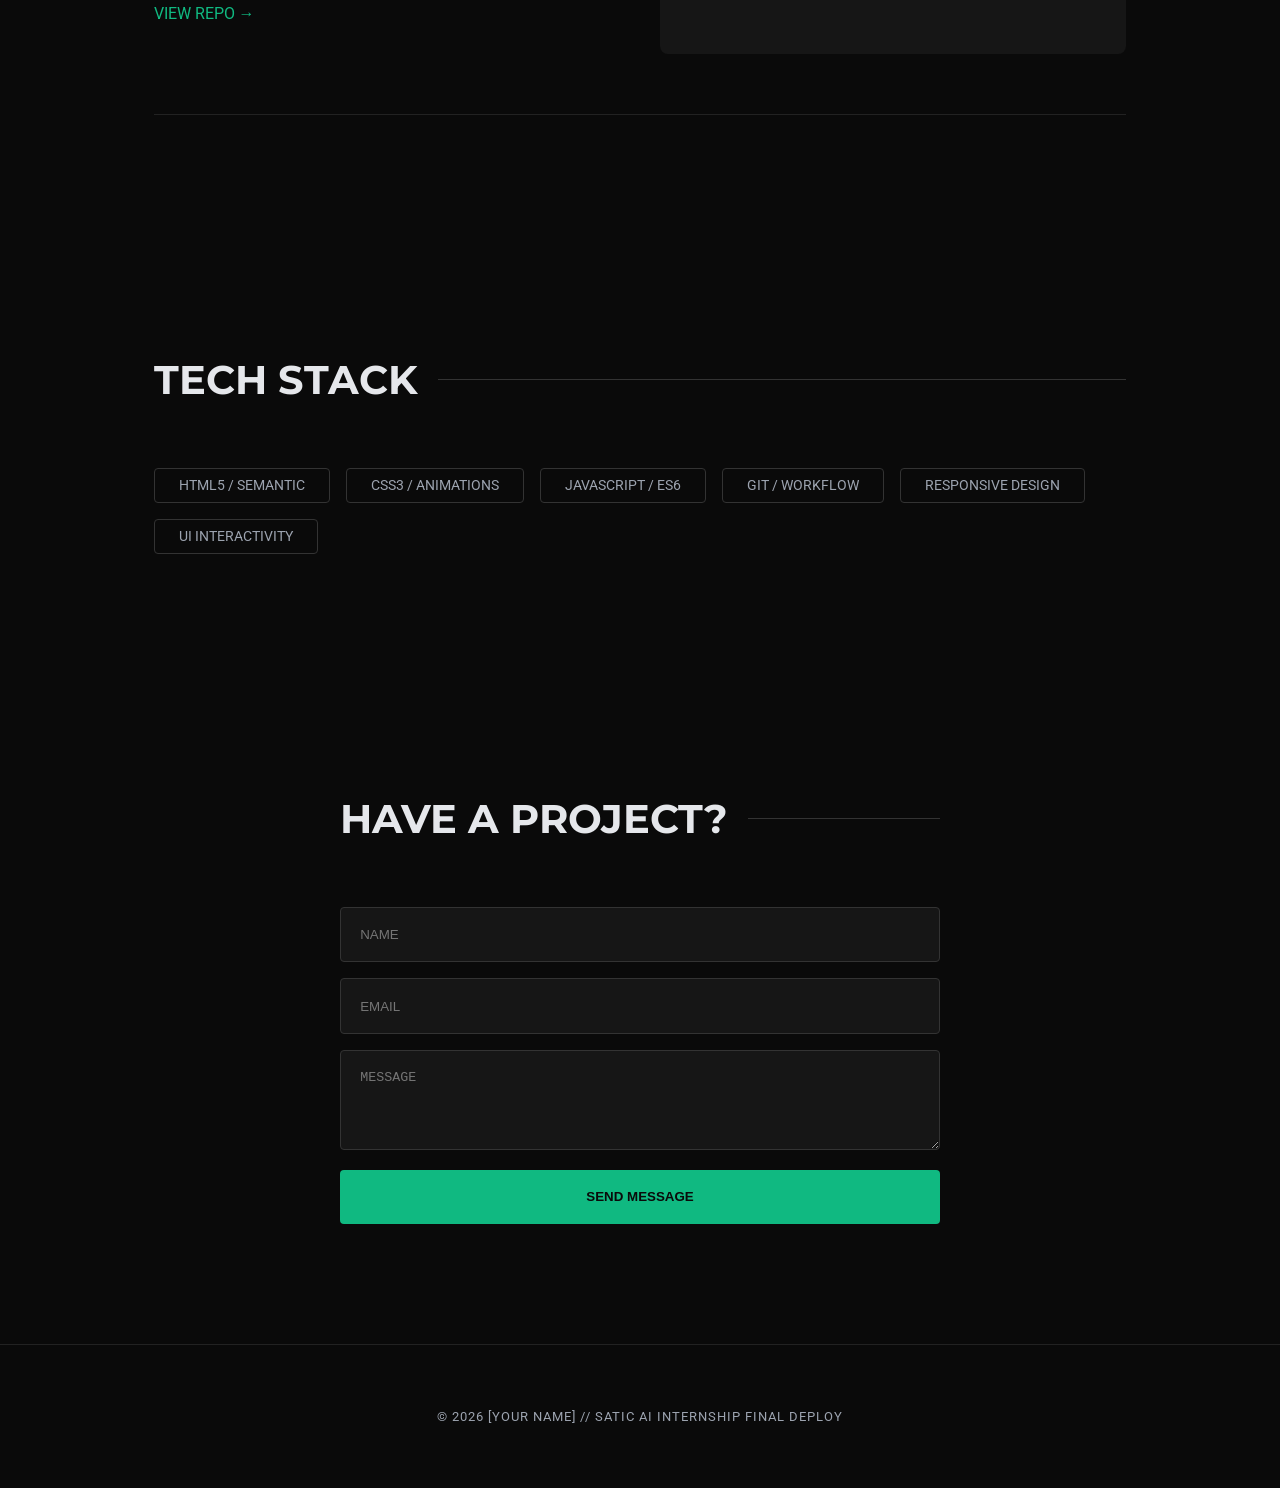
==== commit 18dea3e4: "Update index.html for new portfolio design" ====
--- a/index.html
+++ b/index.html
@@ -1,197 +1,294 @@
 <!DOCTYPE html>
 <html lang="en">
 <head>
-<meta charset="UTF-8">
-<meta name="viewport" content="width=device-width, initial-scale=1.0">
-<title>SATIC Internship Task</title>
-
-<style>
-*{
-    margin:0;
-    padding:0;
-    box-sizing:border-box;
-    font-family: 'Poppins', sans-serif;
-}
-
-body{
-    background:#e6edf2;
-    padding:20px;
-}
-
-/* HEADER */
-.header{
-    text-align:center;
-    margin-bottom:20px;
-}
-
-.header h1{
-    font-size:28px;
-    font-weight:700;
-}
-
-.header h2{
-    margin-top:10px;
-    font-weight:500;
-}
-
-/* TOP CARD */
-.top-card{
-    background:#dce6f1;
-    border-radius:15px;
-    padding:20px;
-    display:flex;
-    justify-content:space-between;
-    align-items:center;
-    margin-bottom:20px;
-}
-
-.deadline{
-    text-align:right;
-    font-weight:600;
-}
-
-/* MAIN GRID */
-.container{
-    display:grid;
-    grid-template-columns: 1fr 1fr;
-    gap:20px;
-}
-
-/* CARD STYLE */
-.card{
-    background:#dce6f1;
-    padding:20px;
-    border-radius:15px;
-}
-
-.card h3{
-    margin-bottom:10px;
-    text-decoration: underline;
-}
-
-.card ul{
-    margin-left:20px;
-}
-
-.card li{
-    margin-bottom:8px;
-}
-
-/* RIGHT SIDE */
-.right .box{
-    margin-bottom:20px;
-}
-
-/* FOOTER TEXT */
-.footer{
-    text-align:center;
-    margin-top:20px;
-}
-
-.footer h2{
-    color:#2d7d46;
-    font-family:cursive;
-}
-
-/* RESPONSIVE */
-@media(max-width:768px){
-    .container{
-        grid-template-columns:1fr;
-    }
-}
-</style>
-
+    <meta charset="UTF-8">
+    <meta name="viewport" content="width=device-width, initial-scale=1.0">
+    <title>Professional Portfolio | Dark Variant</title>
+    <link href="https://fonts.googleapis.com/css2?family=Montserrat:wght@700;800&family=Roboto:wght@300;400&display=swap" rel="stylesheet">
+    <style>
+        /* --- 1. DARK THEME PALETTE --- */
+        :root {
+            --bg-dark: #0a0a0a;
+            --surface: #161616;
+            --accent: #10b981; /* Emerald Green */
+            --text-main: #e5e7eb;
+            --text-muted: #9ca3af;
+            --transition: all 0.4s cubic-bezier(0.23, 1, 0.32, 1);
+        }
+
+        html { scroll-behavior: smooth; }
+
+        * {
+            margin: 0;
+            padding: 0;
+            box-sizing: border-box;
+        }
+
+        body {
+            font-family: 'Roboto', sans-serif;
+            background-color: var(--bg-dark);
+            color: var(--text-main);
+            overflow-x: hidden;
+        }
+
+        /* --- 2. BOLD NAVIGATION --- */
+        nav {
+            display: flex;
+            justify-content: space-between;
+            align-items: center;
+            padding: 2rem 8%;
+            position: fixed;
+            width: 100%;
+            top: 0;
+            z-index: 1000;
+            background: rgba(10, 10, 10, 0.9);
+            border-bottom: 1px solid #222;
+        }
+
+        .logo {
+            font-family: 'Montserrat', sans-serif;
+            font-weight: 800;
+            letter-spacing: -1px;
+            font-size: 1.5rem;
+            color: var(--accent);
+        }
+
+        nav ul {
+            display: flex;
+            gap: 3rem;
+            list-style: none;
+        }
+
+        nav a {
+            text-decoration: none;
+            color: var(--text-muted);
+            font-size: 0.9rem;
+            text-transform: uppercase;
+            letter-spacing: 2px;
+            transition: var(--transition);
+        }
+
+        nav a:hover {
+            color: var(--accent);
+        }
+
+        /* --- 3. IMPACT HERO --- */
+        #hero {
+            height: 100vh;
+            display: flex;
+            flex-direction: column;
+            justify-content: center;
+            padding: 0 12%;
+            background: radial-gradient(circle at 80% 20%, #10b98115, transparent);
+        }
+
+        #hero h1 {
+            font-family: 'Montserrat', sans-serif;
+            font-size: clamp(3rem, 10vw, 6rem);
+            line-height: 0.9;
+            margin-bottom: 2rem;
+        }
+
+        #hero span {
+            color: transparent;
+            -webkit-text-stroke: 1px var(--accent);
+        }
+
+        .cta-box {
+            display: flex;
+            gap: 20px;
+        }
+
+        .btn-main {
+            padding: 1.2rem 3rem;
+            background: var(--accent);
+            color: var(--bg-dark);
+            font-weight: 700;
+            text-decoration: none;
+            border-radius: 4px;
+            transition: var(--transition);
+        }
+
+        .btn-main:hover {
+            background: #059669;
+            transform: scale(1.05);
+        }
+
+        /* --- 4. CLEANER LAYOUT & SPACING --- */
+        section { padding: 120px 12%; }
+
+        h2 {
+            font-family: 'Montserrat', sans-serif;
+            font-size: 2.5rem;
+            margin-bottom: 4rem;
+            display: flex;
+            align-items: center;
+            gap: 20px;
+        }
+
+        h2::after {
+            content: '';
+            height: 1px;
+            flex-grow: 1;
+            background: #333;
+        }
+
+        /* --- 5. DIFFERENT PROJECT LAYOUT --- */
+        .projects-list {
+            display: flex;
+            flex-direction: column;
+            gap: 60px;
+        }
+
+        .project-item {
+            display: grid;
+            grid-template-columns: 1fr 1fr;
+            gap: 40px;
+            align-items: center;
+            padding-bottom: 60px;
+            border-bottom: 1px solid #222;
+        }
+
+        .project-content h3 {
+            font-family: 'Montserrat', sans-serif;
+            font-size: 2rem;
+            margin-bottom: 1rem;
+        }
+
+        .project-content p {
+            color: var(--text-muted);
+            font-size: 1.1rem;
+            margin-bottom: 1.5rem;
+        }
+
+        /* --- 6. GRIDLESS SKILLS --- */
+        .skills-wrap {
+            display: flex;
+            flex-wrap: wrap;
+            gap: 1rem;
+        }
+
+        .skill-chip {
+            border: 1px solid #333;
+            padding: 0.5rem 1.5rem;
+            border-radius: 4px;
+            font-size: 0.9rem;
+            color: var(--text-muted);
+            transition: var(--transition);
+        }
+
+        .skill-chip:hover {
+            border-color: var(--accent);
+            color: var(--accent);
+            background: #10b98105;
+        }
+
+        /* --- 7. MINIMAL CONTACT --- */
+        .contact-minimal {
+            text-align: center;
+            max-width: 600px;
+            margin: 0 auto;
+        }
+
+        input, textarea {
+            width: 100%;
+            background: var(--surface);
+            border: 1px solid #333;
+            padding: 1.2rem;
+            color: white;
+            margin-bottom: 1rem;
+            border-radius: 4px;
+        }
+
+        input:focus {
+            border-color: var(--accent);
+            outline: none;
+        }
+
+        footer {
+            padding: 4rem;
+            text-align: center;
+            border-top: 1px solid #222;
+            color: var(--text-muted);
+            font-size: 0.8rem;
+            letter-spacing: 1px;
+        }
+
+        @media (max-width: 768px) {
+            .project-item { grid-template-columns: 1fr; }
+            nav ul { display: none; }
+        }
+    </style>
 </head>
-
 <body>
 
-<div class="header">
-    <h1>SATIC AI FRONTEND DEVELOPMENT INTERNSHIP</h1>
-    <h2>Week 2 Project : Student Portfolio Website</h2>
-</div>
-
-<div class="top-card">
-    <div>
-        <h3>Day 10 Task : New Variant + Final Deploy</h3>
-        <p>Explore a second design approach and publish your best version</p>
-    </div>
-    <div class="deadline">
-        <h3>Deadline</h3>
-        <p>10 PM, Tonight</p>
-    </div>
-</div>
-
-<div class="container">
-
-    <!-- LEFT SIDE -->
-    <div class="card">
-        <h3>Requirements</h3>
-
-        <p><b>1. Variant Creation</b></p>
+    <nav>
+        <div class="logo">PORTFOLIO // 2026</div>
         <ul>
-            <li>Create a visibly different version</li>
-            <li>Not minor changes</li>
+            <li><a href="#hero">Start</a></li>
+            <li><a href="#projects">Work</a></li>
+            <li><a href="#skills">Tech</a></li>
+            <li><a href="#contact">End</a></li>
         </ul>
-
-        <p><b>2. Design Improvement</b></p>
-        <ul>
-            <li>Better spacing</li>
-            <li>Cleaner layout</li>
-            <li>Consistent styling</li>
-        </ul>
-
-        <p><b>3. Version Selection</b></p>
-        <ul>
-            <li>Compare both versions</li>
-            <li>Choose the stronger design</li>
-        </ul>
-
-        <p><b>4. Final Cleanup</b></p>
-        <ul>
-            <li>Fix alignment</li>
-            <li>Maintain consistency</li>
-            <li>Remove unnecessary code</li>
-        </ul>
-
-        <p><b>5. Deployment</b></p>
-        <ul>
-            <li>Push to GitHub</li>
-            <li>Ensure live site is working</li>
-        </ul>
-    </div>
-
-    <!-- RIGHT SIDE -->
-    <div class="right">
-
-        <div class="card box">
-            <h3>Submission Format (in satic)</h3>
-            <p>Day 10</p>
-            <p>Satic ID:</p>
-            <p>Name:</p>
-            <p>Project Title:</p>
-            <p>GitHub Repo Link:</p>
-            <p>Live Link (GitHub Pages):</p>
-        </div>
-
-        <div class="card box">
-            <h3>Important</h3>
-            <ul>
-                <li>Clear difference between versions required</li>
-                <li>Final output should feel complete</li>
-            </ul>
-
-            <h3 style="margin-top:10px;">Outcome</h3>
-            <p>A refined, live portfolio website</p>
-        </div>
-
-    </div>
-
-</div>
-
-<div class="footer">
-    <h2>Best Of Luck 🍀</h2>
-    <p><b>SATIC AI Internships</b></p>
-</div>
+    </nav>
+
+    <header id="hero">
+        <h1>CREATIVE<br><span>DEVELOPER</span></h1>
+        <div class="cta-box">
+            <a href="#projects" class="btn-main">EXPLORE WORK</a>
+        </div>
+    </header>
+
+    <section id="projects">
+        <h2>SELECTED PROJECTS</h2>
+        <div class="projects-list">
+            <div class="project-item">
+                <div class="project-content">
+                    <h3>01. Premium Registration</h3>
+                    <p>High-fidelity UI components built with custom CSS variables and focused user experience flows.</p>
+                    <a href="#" style="color: var(--accent); text-decoration: none;">VIEW REPO &rarr;</a>
+                </div>
+                <div style="background: var(--surface); height: 200px; border-radius: 8px;"></div>
+            </div>
+
+            <div class="project-item">
+                <div class="project-content">
+                    <h3>02. Minecraft Engine</h3>
+                    <p>Exploring 3D space and structural logic using pure web technologies and optimized grid systems.</p>
+                    <a href="#" style="color: var(--accent); text-decoration: none;">VIEW REPO &rarr;</a>
+                </div>
+                <div style="background: var(--surface); height: 200px; border-radius: 8px;"></div>
+            </div>
+        </div>
+    </section>
+
+    <section id="skills">
+        <h2>TECH STACK</h2>
+        <div class="skills-wrap">
+            <div class="skill-chip">HTML5 / SEMANTIC</div>
+            <div class="skill-chip">CSS3 / ANIMATIONS</div>
+            <div class="skill-chip">JAVASCRIPT / ES6</div>
+            <div class="skill-chip">GIT / WORKFLOW</div>
+            <div class="skill-chip">RESPONSIVE DESIGN</div>
+            <div class="skill-chip">UI INTERACTIVITY</div>
+        </div>
+    </section>
+
+    <section id="contact">
+        <div class="contact-minimal">
+            <h2>HAVE A PROJECT?</h2>
+            <form>
+                <input type="text" placeholder="NAME">
+                <input type="email" placeholder="EMAIL">
+                <textarea rows="4" placeholder="MESSAGE"></textarea>
+                <button type="submit" class="btn-main" style="width: 100%; cursor: pointer; border: none;">SEND MESSAGE</button>
+            </form>
+        </div>
+    </section>
+
+    <footer>
+        <p>&copy; 2026 [YOUR NAME] // SATIC AI INTERNSHIP FINAL DEPLOY</p>
+    </footer>
 
 </body>
 </html>
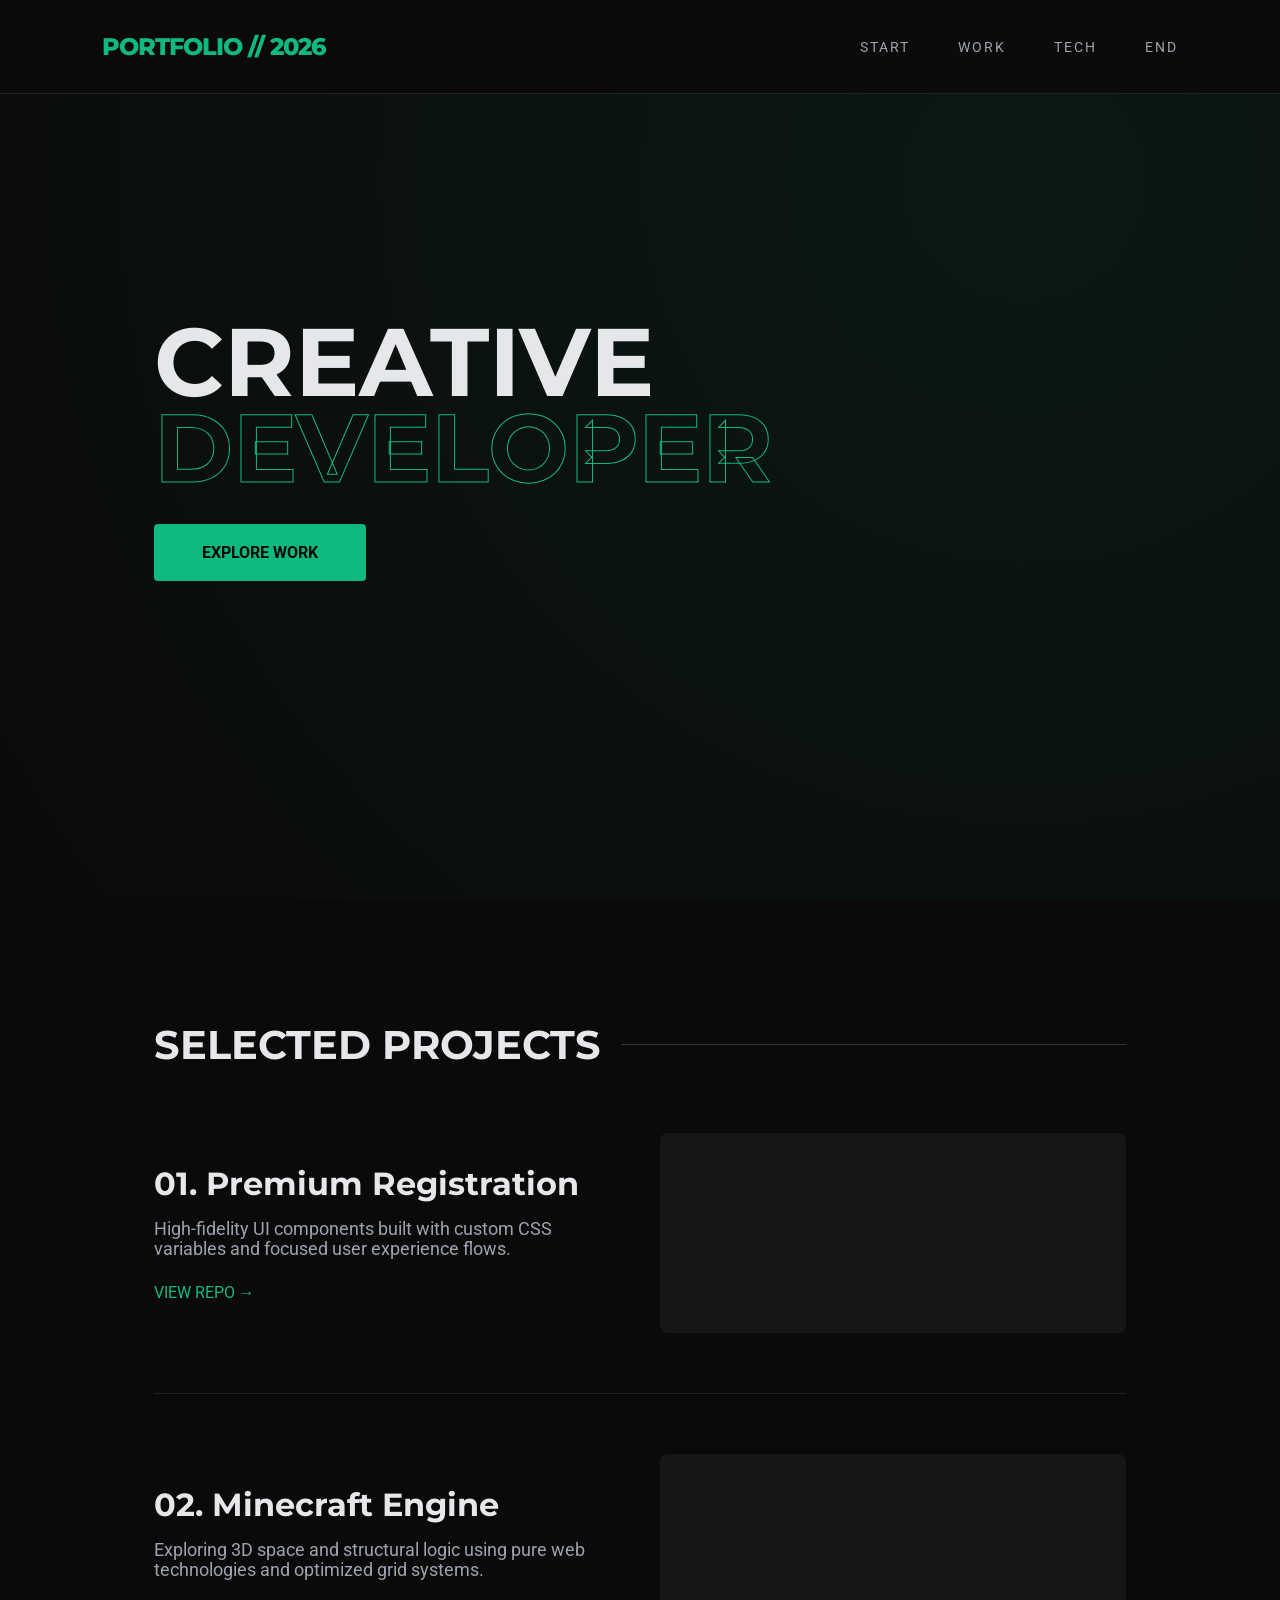
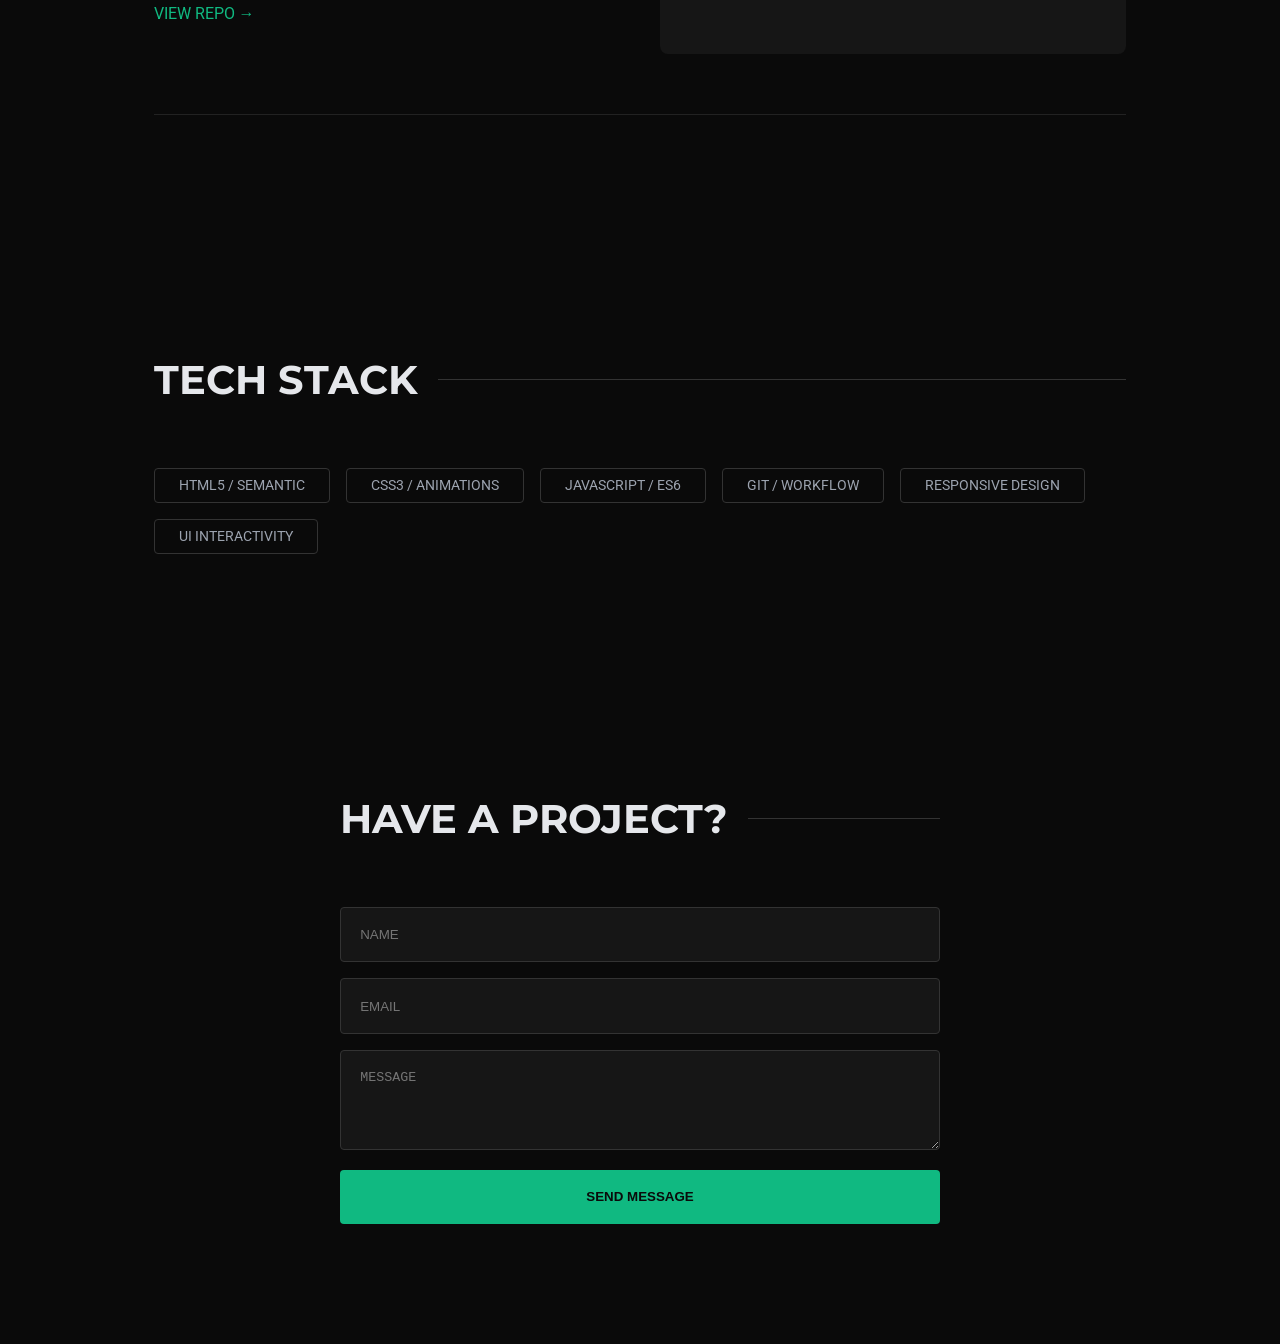
==== commit 37a8e95e: "Delete footer from index.html Removed footer section with copyright notice." ====
--- a/index.html
+++ b/index.html
@@ -285,10 +285,5 @@
             </form>
         </div>
     </section>
-
-    <footer>
-        <p>&copy; 2026 [YOUR NAME] // SATIC AI INTERNSHIP FINAL DEPLOY</p>
-    </footer>
-
 </body>
 </html>
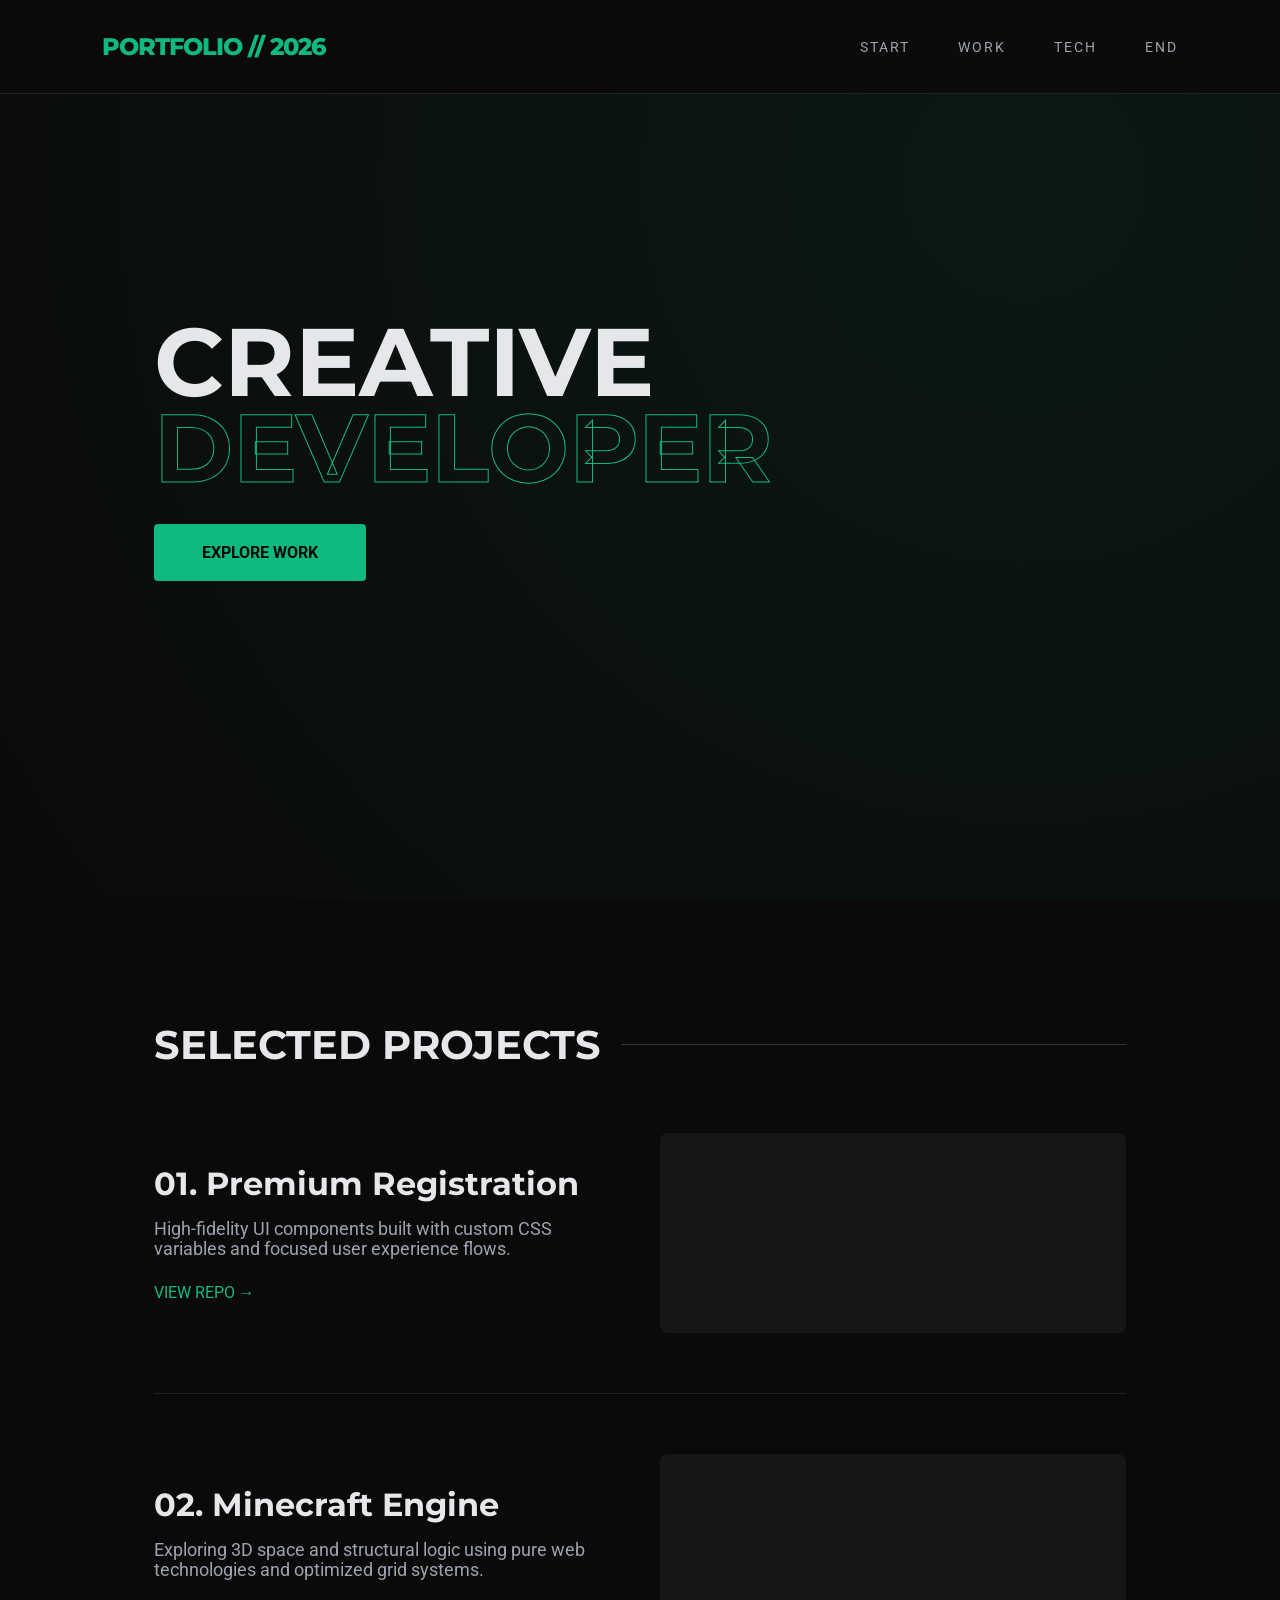
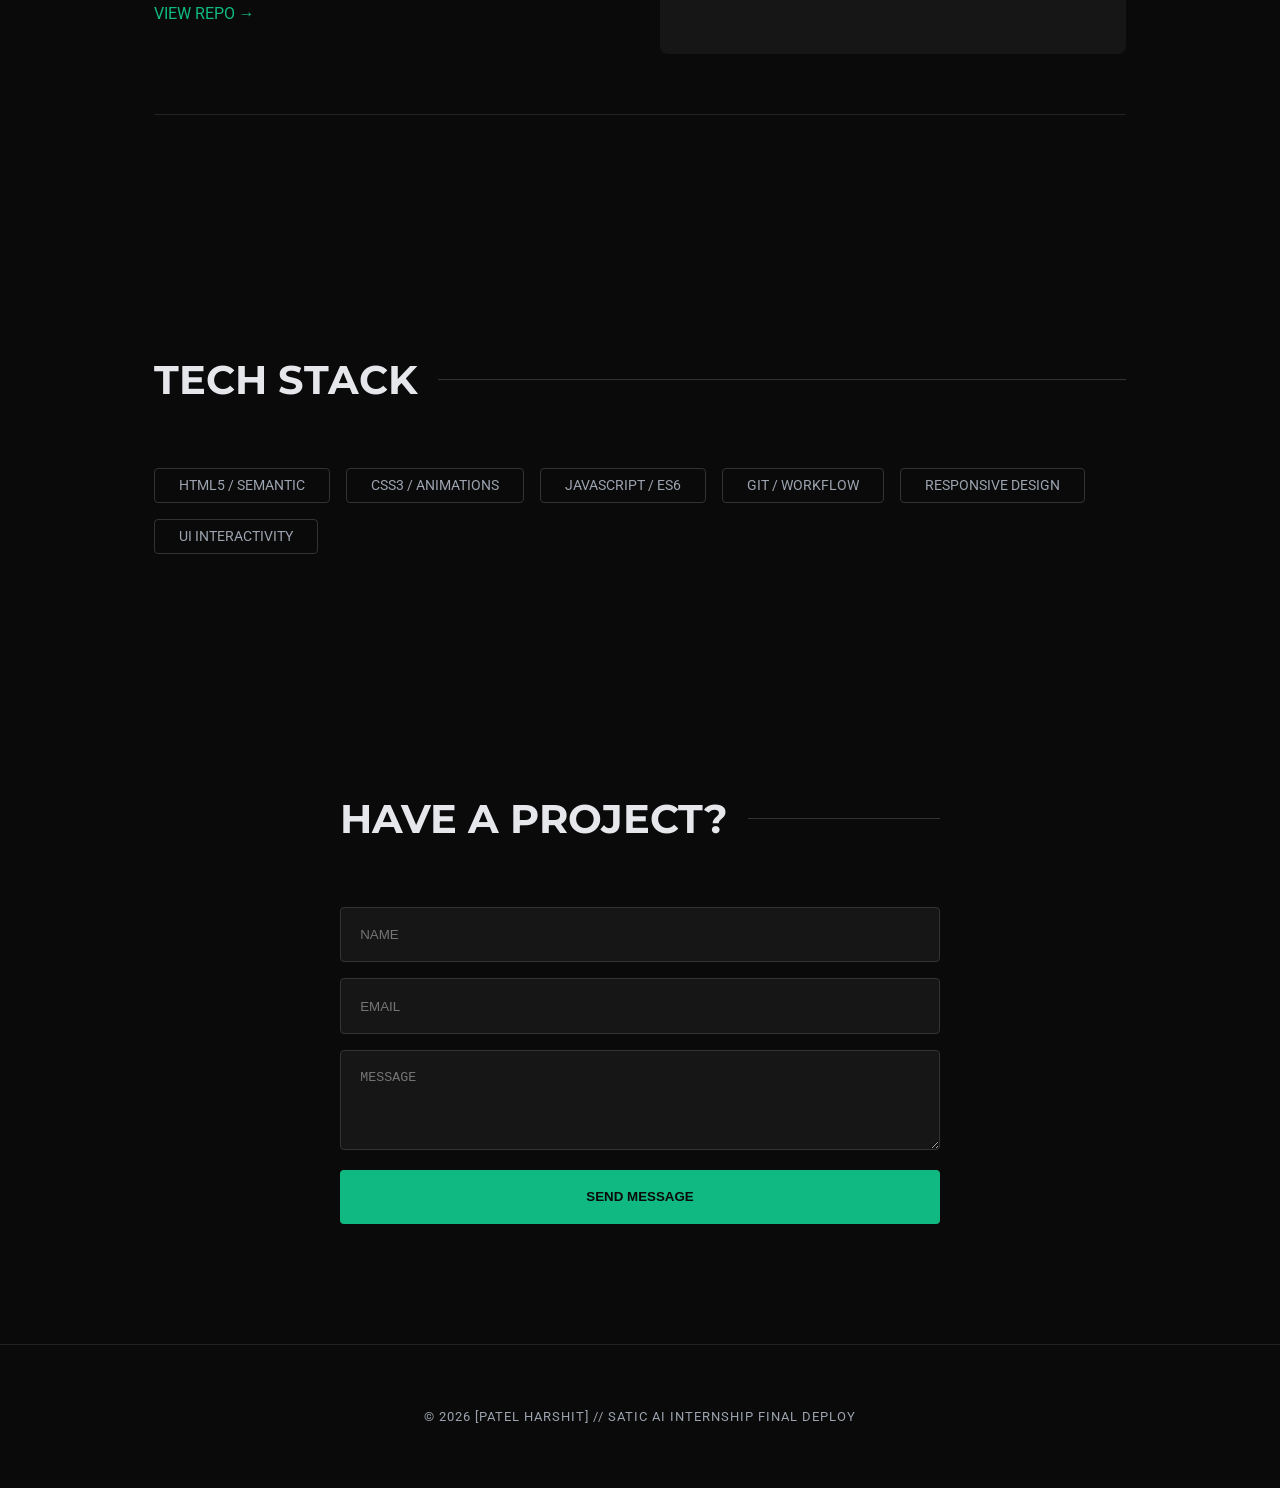
==== commit d9f8a1e6: "Add footer with copyright information" ====
--- a/index.html
+++ b/index.html
@@ -285,5 +285,10 @@
             </form>
         </div>
     </section>
+
+    <footer>
+        <p>&copy; 2026 [PATEL HARSHIT] // SATIC AI INTERNSHIP FINAL DEPLOY</p>
+    </footer>
+
 </body>
 </html>
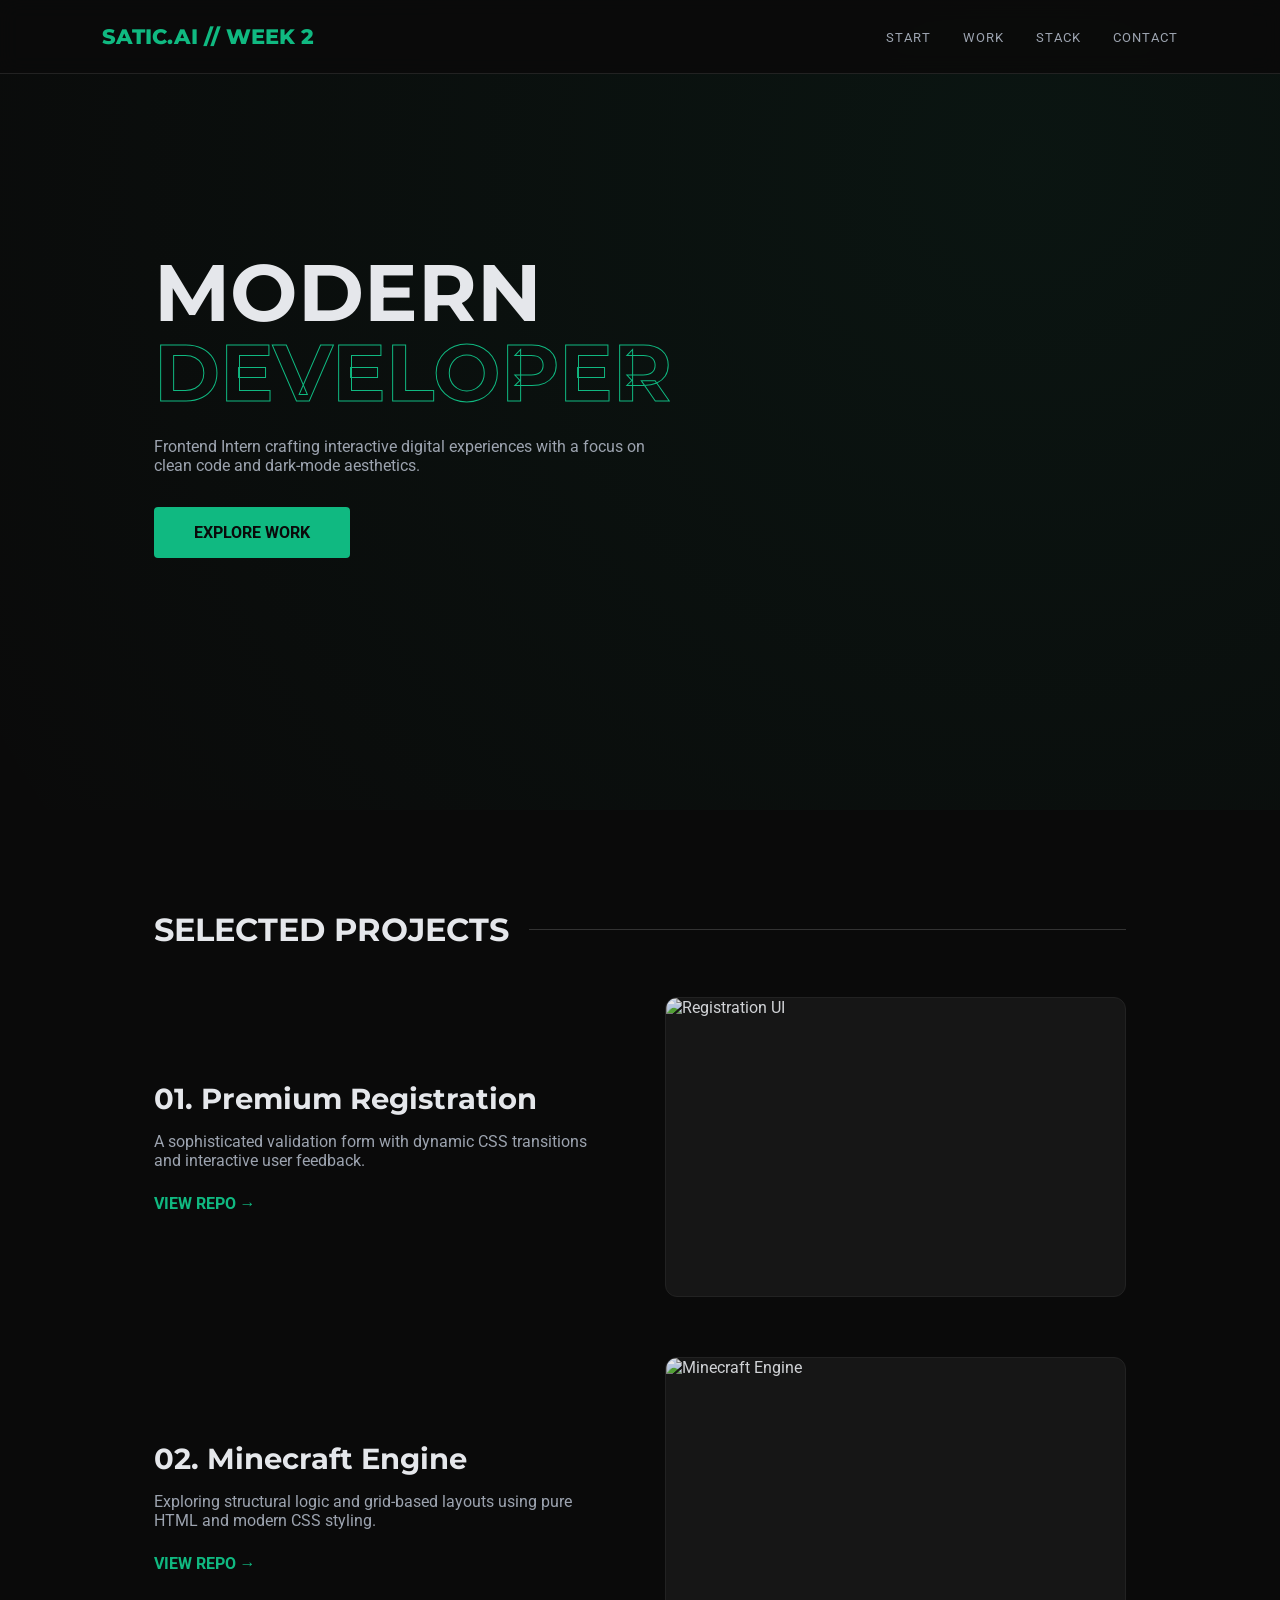
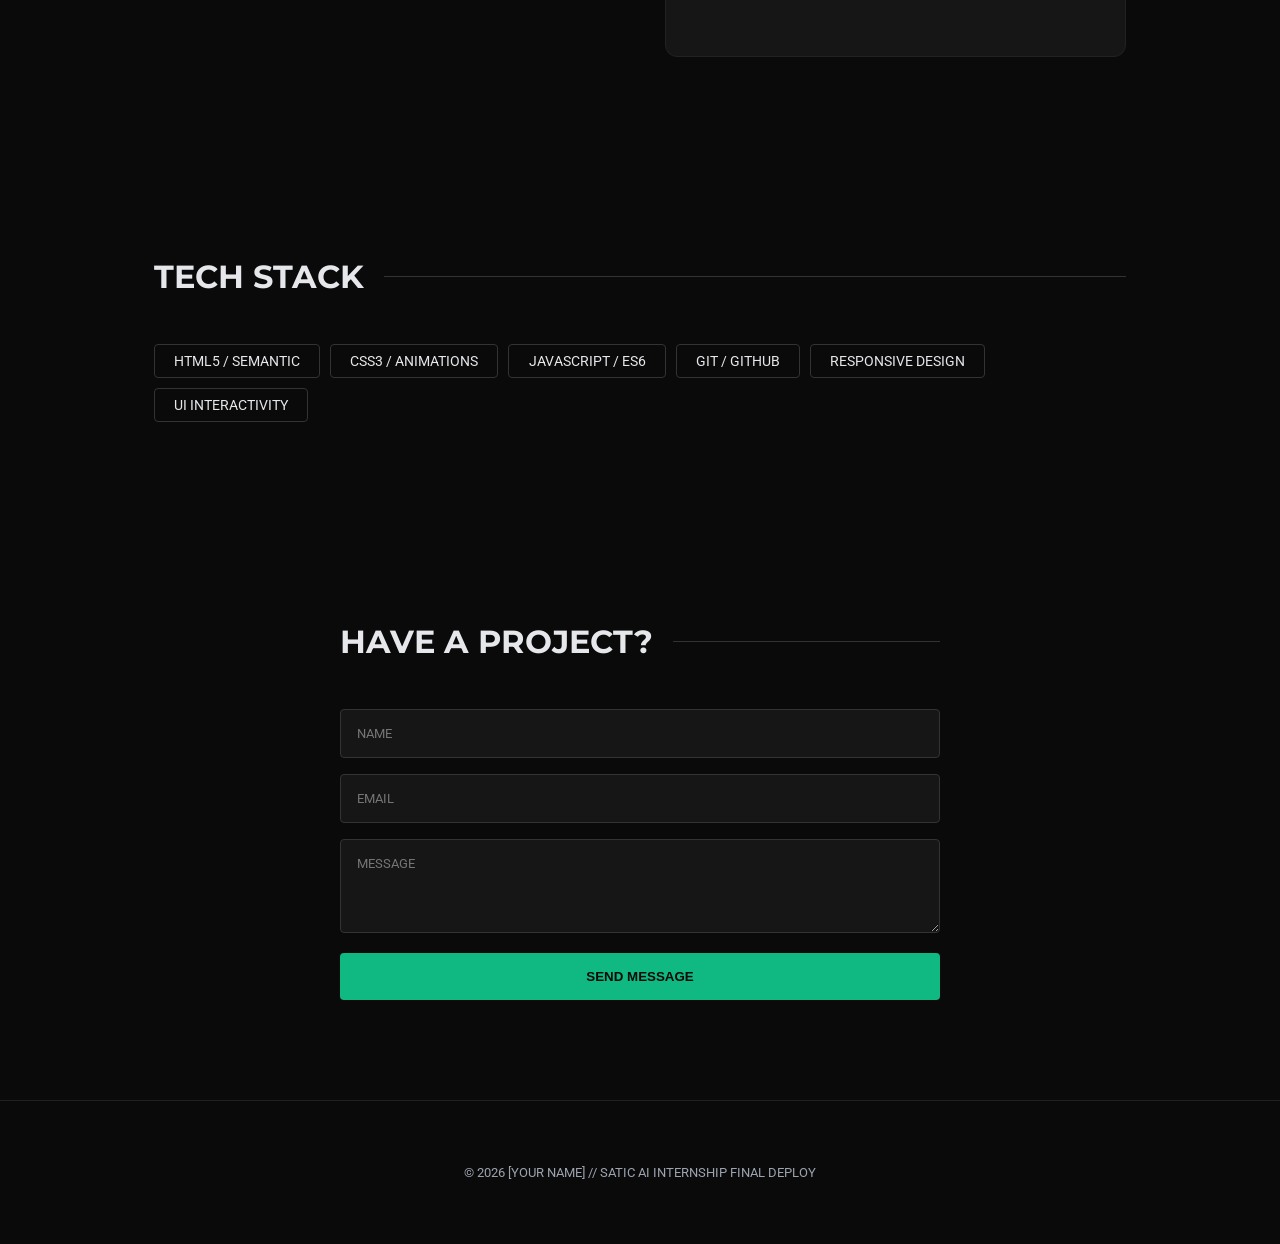
==== commit 918959ea: "Update portfolio title and content for final project" ====
--- a/index.html
+++ b/index.html
@@ -3,26 +3,20 @@
 <head>
     <meta charset="UTF-8">
     <meta name="viewport" content="width=device-width, initial-scale=1.0">
-    <title>Professional Portfolio | Dark Variant</title>
+    <title>SATIC AI | Day 10 Final Portfolio</title>
     <link href="https://fonts.googleapis.com/css2?family=Montserrat:wght@700;800&family=Roboto:wght@300;400&display=swap" rel="stylesheet">
     <style>
-        /* --- 1. DARK THEME PALETTE --- */
         :root {
             --bg-dark: #0a0a0a;
             --surface: #161616;
-            --accent: #10b981; /* Emerald Green */
+            --accent: #10b981;
             --text-main: #e5e7eb;
             --text-muted: #9ca3af;
             --transition: all 0.4s cubic-bezier(0.23, 1, 0.32, 1);
         }
 
         html { scroll-behavior: smooth; }
-
-        * {
-            margin: 0;
-            padding: 0;
-            box-sizing: border-box;
-        }
+        * { margin: 0; padding: 0; box-sizing: border-box; }
 
         body {
             font-family: 'Roboto', sans-serif;
@@ -31,62 +25,54 @@
             overflow-x: hidden;
         }
 
-        /* --- 2. BOLD NAVIGATION --- */
+        /* --- Navigation --- */
         nav {
             display: flex;
             justify-content: space-between;
             align-items: center;
-            padding: 2rem 8%;
+            padding: 1.5rem 8%;
             position: fixed;
             width: 100%;
             top: 0;
             z-index: 1000;
             background: rgba(10, 10, 10, 0.9);
+            backdrop-filter: blur(10px);
             border-bottom: 1px solid #222;
         }
 
         .logo {
             font-family: 'Montserrat', sans-serif;
             font-weight: 800;
-            letter-spacing: -1px;
-            font-size: 1.5rem;
+            font-size: 1.3rem;
             color: var(--accent);
         }
 
-        nav ul {
-            display: flex;
-            gap: 3rem;
-            list-style: none;
-        }
-
+        nav ul { display: flex; gap: 2rem; list-style: none; }
         nav a {
             text-decoration: none;
             color: var(--text-muted);
-            font-size: 0.9rem;
+            font-size: 0.8rem;
             text-transform: uppercase;
-            letter-spacing: 2px;
-            transition: var(--transition);
-        }
-
-        nav a:hover {
-            color: var(--accent);
-        }
-
-        /* --- 3. IMPACT HERO --- */
+            letter-spacing: 1px;
+            transition: var(--transition);
+        }
+        nav a:hover { color: var(--accent); }
+
+        /* --- Hero --- */
         #hero {
-            height: 100vh;
+            height: 90vh;
             display: flex;
             flex-direction: column;
             justify-content: center;
             padding: 0 12%;
-            background: radial-gradient(circle at 80% 20%, #10b98115, transparent);
+            background: radial-gradient(circle at 80% 20%, #10b98110, transparent);
         }
 
         #hero h1 {
             font-family: 'Montserrat', sans-serif;
-            font-size: clamp(3rem, 10vw, 6rem);
-            line-height: 0.9;
-            margin-bottom: 2rem;
+            font-size: clamp(2.5rem, 8vw, 5rem);
+            line-height: 1;
+            margin-bottom: 1.5rem;
         }
 
         #hero span {
@@ -94,149 +80,120 @@
             -webkit-text-stroke: 1px var(--accent);
         }
 
-        .cta-box {
-            display: flex;
-            gap: 20px;
-        }
-
         .btn-main {
-            padding: 1.2rem 3rem;
+            display: inline-block;
+            padding: 1rem 2.5rem;
             background: var(--accent);
             color: var(--bg-dark);
             font-weight: 700;
             text-decoration: none;
             border-radius: 4px;
             transition: var(--transition);
+            width: fit-content;
         }
 
         .btn-main:hover {
             background: #059669;
-            transform: scale(1.05);
-        }
-
-        /* --- 4. CLEANER LAYOUT & SPACING --- */
-        section { padding: 120px 12%; }
-
+            transform: translateY(-3px);
+            box-shadow: 0 10px 20px rgba(16, 185, 129, 0.2);
+        }
+
+        /* --- Projects --- */
+        section { padding: 100px 12%; }
         h2 {
             font-family: 'Montserrat', sans-serif;
-            font-size: 2.5rem;
-            margin-bottom: 4rem;
+            font-size: 2rem;
+            margin-bottom: 3rem;
             display: flex;
             align-items: center;
             gap: 20px;
         }
-
-        h2::after {
-            content: '';
-            height: 1px;
-            flex-grow: 1;
-            background: #333;
-        }
-
-        /* --- 5. DIFFERENT PROJECT LAYOUT --- */
-        .projects-list {
-            display: flex;
-            flex-direction: column;
-            gap: 60px;
-        }
-
+        h2::after { content: ''; height: 1px; flex-grow: 1; background: #333; }
+
+        .projects-list { display: flex; flex-direction: column; gap: 60px; }
         .project-item {
             display: grid;
             grid-template-columns: 1fr 1fr;
-            gap: 40px;
+            gap: 50px;
             align-items: center;
-            padding-bottom: 60px;
-            border-bottom: 1px solid #222;
-        }
-
-        .project-content h3 {
-            font-family: 'Montserrat', sans-serif;
-            font-size: 2rem;
-            margin-bottom: 1rem;
-        }
-
-        .project-content p {
-            color: var(--text-muted);
-            font-size: 1.1rem;
-            margin-bottom: 1.5rem;
-        }
-
-        /* --- 6. GRIDLESS SKILLS --- */
-        .skills-wrap {
-            display: flex;
-            flex-wrap: wrap;
-            gap: 1rem;
-        }
-
+        }
+
+        .project-image-wrapper {
+            width: 100%;
+            height: 300px;
+            border-radius: 12px;
+            overflow: hidden;
+            border: 1px solid #222;
+            background: var(--surface);
+        }
+
+        .project-image-wrapper img {
+            width: 100%;
+            height: 100%;
+            object-fit: cover;
+            transition: var(--transition);
+            opacity: 0.9;
+        }
+
+        .project-item:hover img {
+            transform: scale(1.05);
+            opacity: 1;
+        }
+
+        .project-content h3 { font-family: 'Montserrat', sans-serif; font-size: 1.8rem; margin-bottom: 1rem; }
+        .project-content p { color: var(--text-muted); margin-bottom: 1.5rem; }
+
+        /* --- Skills --- */
+        .skills-wrap { display: flex; flex-wrap: wrap; gap: 10px; }
         .skill-chip {
             border: 1px solid #333;
-            padding: 0.5rem 1.5rem;
+            padding: 0.5rem 1.2rem;
             border-radius: 4px;
-            font-size: 0.9rem;
-            color: var(--text-muted);
-            transition: var(--transition);
-        }
-
-        .skill-chip:hover {
-            border-color: var(--accent);
-            color: var(--accent);
-            background: #10b98105;
-        }
-
-        /* --- 7. MINIMAL CONTACT --- */
-        .contact-minimal {
-            text-align: center;
-            max-width: 600px;
-            margin: 0 auto;
-        }
-
+            font-size: 0.85rem;
+            transition: var(--transition);
+        }
+        .skill-chip:hover { border-color: var(--accent); color: var(--accent); background: #10b98105; }
+
+        /* --- Form --- */
+        .contact-minimal { max-width: 600px; margin: 0 auto; text-align: center; }
         input, textarea {
             width: 100%;
             background: var(--surface);
             border: 1px solid #333;
-            padding: 1.2rem;
+            padding: 1rem;
             color: white;
             margin-bottom: 1rem;
             border-radius: 4px;
-        }
-
-        input:focus {
-            border-color: var(--accent);
-            outline: none;
-        }
-
-        footer {
-            padding: 4rem;
-            text-align: center;
-            border-top: 1px solid #222;
-            color: var(--text-muted);
-            font-size: 0.8rem;
-            letter-spacing: 1px;
-        }
-
-        @media (max-width: 768px) {
+            font-family: inherit;
+        }
+        input:focus { outline: none; border-color: var(--accent); }
+
+        footer { padding: 4rem; text-align: center; border-top: 1px solid #222; color: var(--text-muted); font-size: 0.8rem; }
+
+        @media (max-width: 850px) {
             .project-item { grid-template-columns: 1fr; }
-            nav ul { display: none; }
+            .project-image-wrapper { height: 250px; order: -1; }
         }
     </style>
 </head>
 <body>
 
     <nav>
-        <div class="logo">PORTFOLIO // 2026</div>
+        <div class="logo">SATIC.AI // WEEK 2</div>
         <ul>
             <li><a href="#hero">Start</a></li>
             <li><a href="#projects">Work</a></li>
-            <li><a href="#skills">Tech</a></li>
-            <li><a href="#contact">End</a></li>
+            <li><a href="#skills">Stack</a></li>
+            <li><a href="#contact">Contact</a></li>
         </ul>
     </nav>
 
     <header id="hero">
-        <h1>CREATIVE<br><span>DEVELOPER</span></h1>
-        <div class="cta-box">
-            <a href="#projects" class="btn-main">EXPLORE WORK</a>
-        </div>
+        <h1>MODERN<br><span>DEVELOPER</span></h1>
+        <p style="color: var(--text-muted); max-width: 500px; margin-bottom: 2rem;">
+            Frontend Intern crafting interactive digital experiences with a focus on clean code and dark-mode aesthetics.
+        </p>
+        <a href="#projects" class="btn-main">EXPLORE WORK</a>
     </header>
 
     <section id="projects">
@@ -245,19 +202,23 @@
             <div class="project-item">
                 <div class="project-content">
                     <h3>01. Premium Registration</h3>
-                    <p>High-fidelity UI components built with custom CSS variables and focused user experience flows.</p>
-                    <a href="#" style="color: var(--accent); text-decoration: none;">VIEW REPO &rarr;</a>
-                </div>
-                <div style="background: var(--surface); height: 200px; border-radius: 8px;"></div>
+                    <p>A sophisticated validation form with dynamic CSS transitions and interactive user feedback.</p>
+                    <a href="#" style="color: var(--accent); text-decoration: none; font-weight: bold;">VIEW REPO &rarr;</a>
+                </div>
+                <div class="project-image-wrapper">
+                    <img src="https://images.unsplash.com/photo-1555066931-4365d14bab8c?auto=format&fit=crop&w=800&q=80" alt="Registration UI">
+                </div>
             </div>
 
             <div class="project-item">
                 <div class="project-content">
                     <h3>02. Minecraft Engine</h3>
-                    <p>Exploring 3D space and structural logic using pure web technologies and optimized grid systems.</p>
-                    <a href="#" style="color: var(--accent); text-decoration: none;">VIEW REPO &rarr;</a>
-                </div>
-                <div style="background: var(--surface); height: 200px; border-radius: 8px;"></div>
+                    <p>Exploring structural logic and grid-based layouts using pure HTML and modern CSS styling.</p>
+                    <a href="#" style="color: var(--accent); text-decoration: none; font-weight: bold;">VIEW REPO &rarr;</a>
+                </div>
+                <div class="project-image-wrapper">
+                    <img src="https://images.unsplash.com/photo-1587620962725-abab7fe55159?auto=format&fit=crop&w=800&q=80" alt="Minecraft Engine">
+                </div>
             </div>
         </div>
     </section>
@@ -268,7 +229,7 @@
             <div class="skill-chip">HTML5 / SEMANTIC</div>
             <div class="skill-chip">CSS3 / ANIMATIONS</div>
             <div class="skill-chip">JAVASCRIPT / ES6</div>
-            <div class="skill-chip">GIT / WORKFLOW</div>
+            <div class="skill-chip">GIT / GITHUB</div>
             <div class="skill-chip">RESPONSIVE DESIGN</div>
             <div class="skill-chip">UI INTERACTIVITY</div>
         </div>
@@ -281,13 +242,13 @@
                 <input type="text" placeholder="NAME">
                 <input type="email" placeholder="EMAIL">
                 <textarea rows="4" placeholder="MESSAGE"></textarea>
-                <button type="submit" class="btn-main" style="width: 100%; cursor: pointer; border: none;">SEND MESSAGE</button>
+                <button type="submit" class="btn-main" style="width: 100%; border: none; cursor: pointer;">SEND MESSAGE</button>
             </form>
         </div>
     </section>
 
     <footer>
-        <p>&copy; 2026 [PATEL HARSHIT] // SATIC AI INTERNSHIP FINAL DEPLOY</p>
+        <p>&copy; 2026 [YOUR NAME] // SATIC AI INTERNSHIP FINAL DEPLOY</p>
     </footer>
 
 </body>
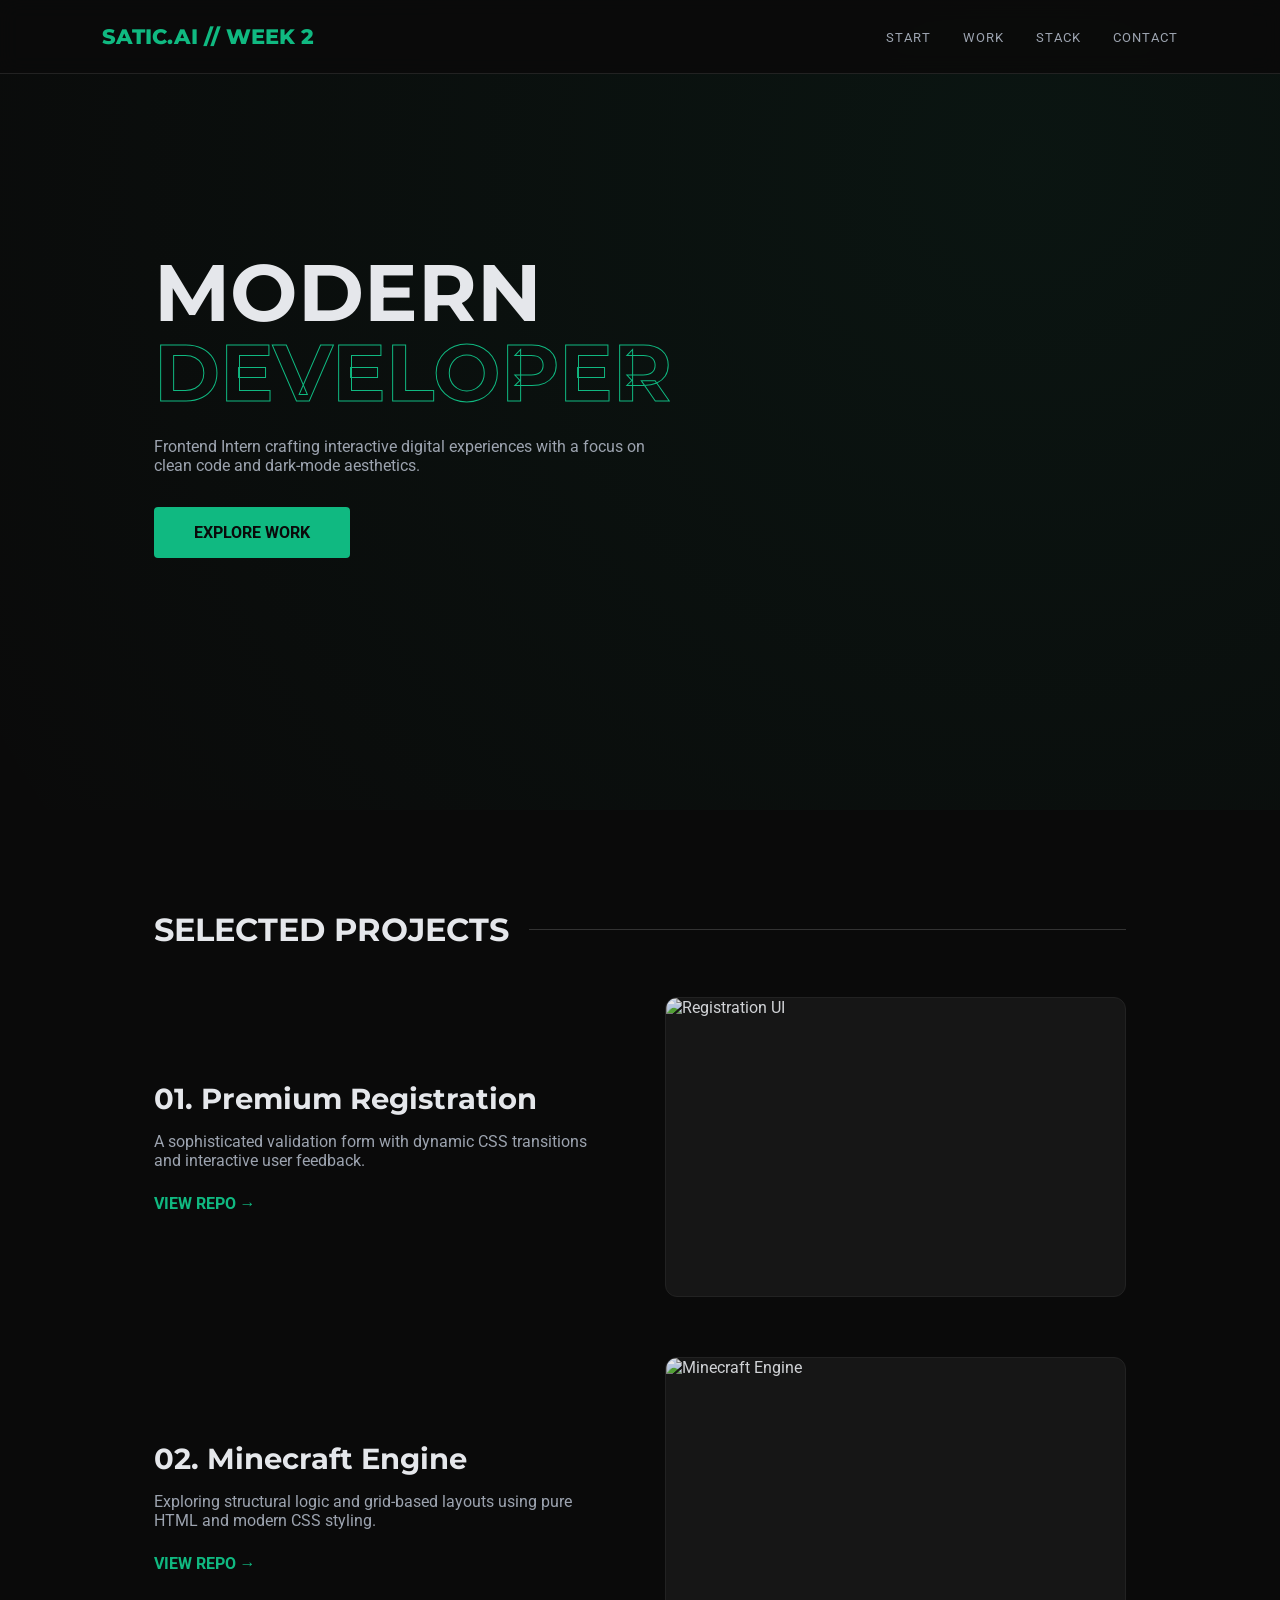
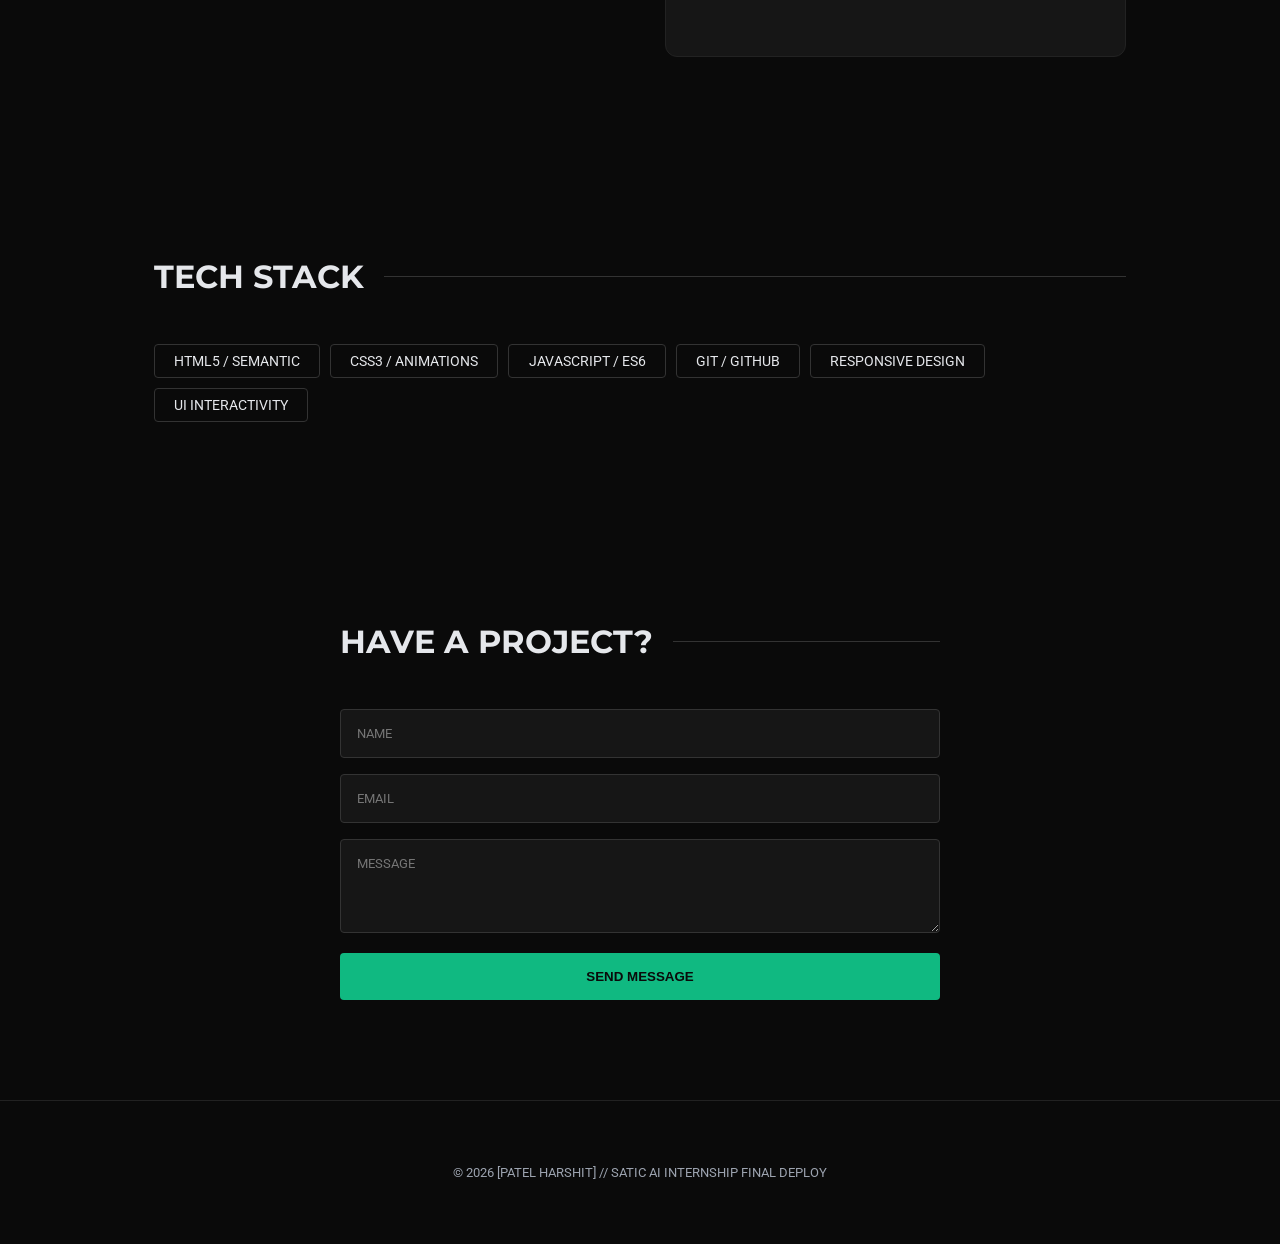
==== commit 71547590: "Update index.html" ====
--- a/index.html
+++ b/index.html
@@ -248,7 +248,7 @@
     </section>
 
     <footer>
-        <p>&copy; 2026 [YOUR NAME] // SATIC AI INTERNSHIP FINAL DEPLOY</p>
+        <p>&copy; 2026 [PATEL HARSHIT] // SATIC AI INTERNSHIP FINAL DEPLOY</p>
     </footer>
 
 </body>
